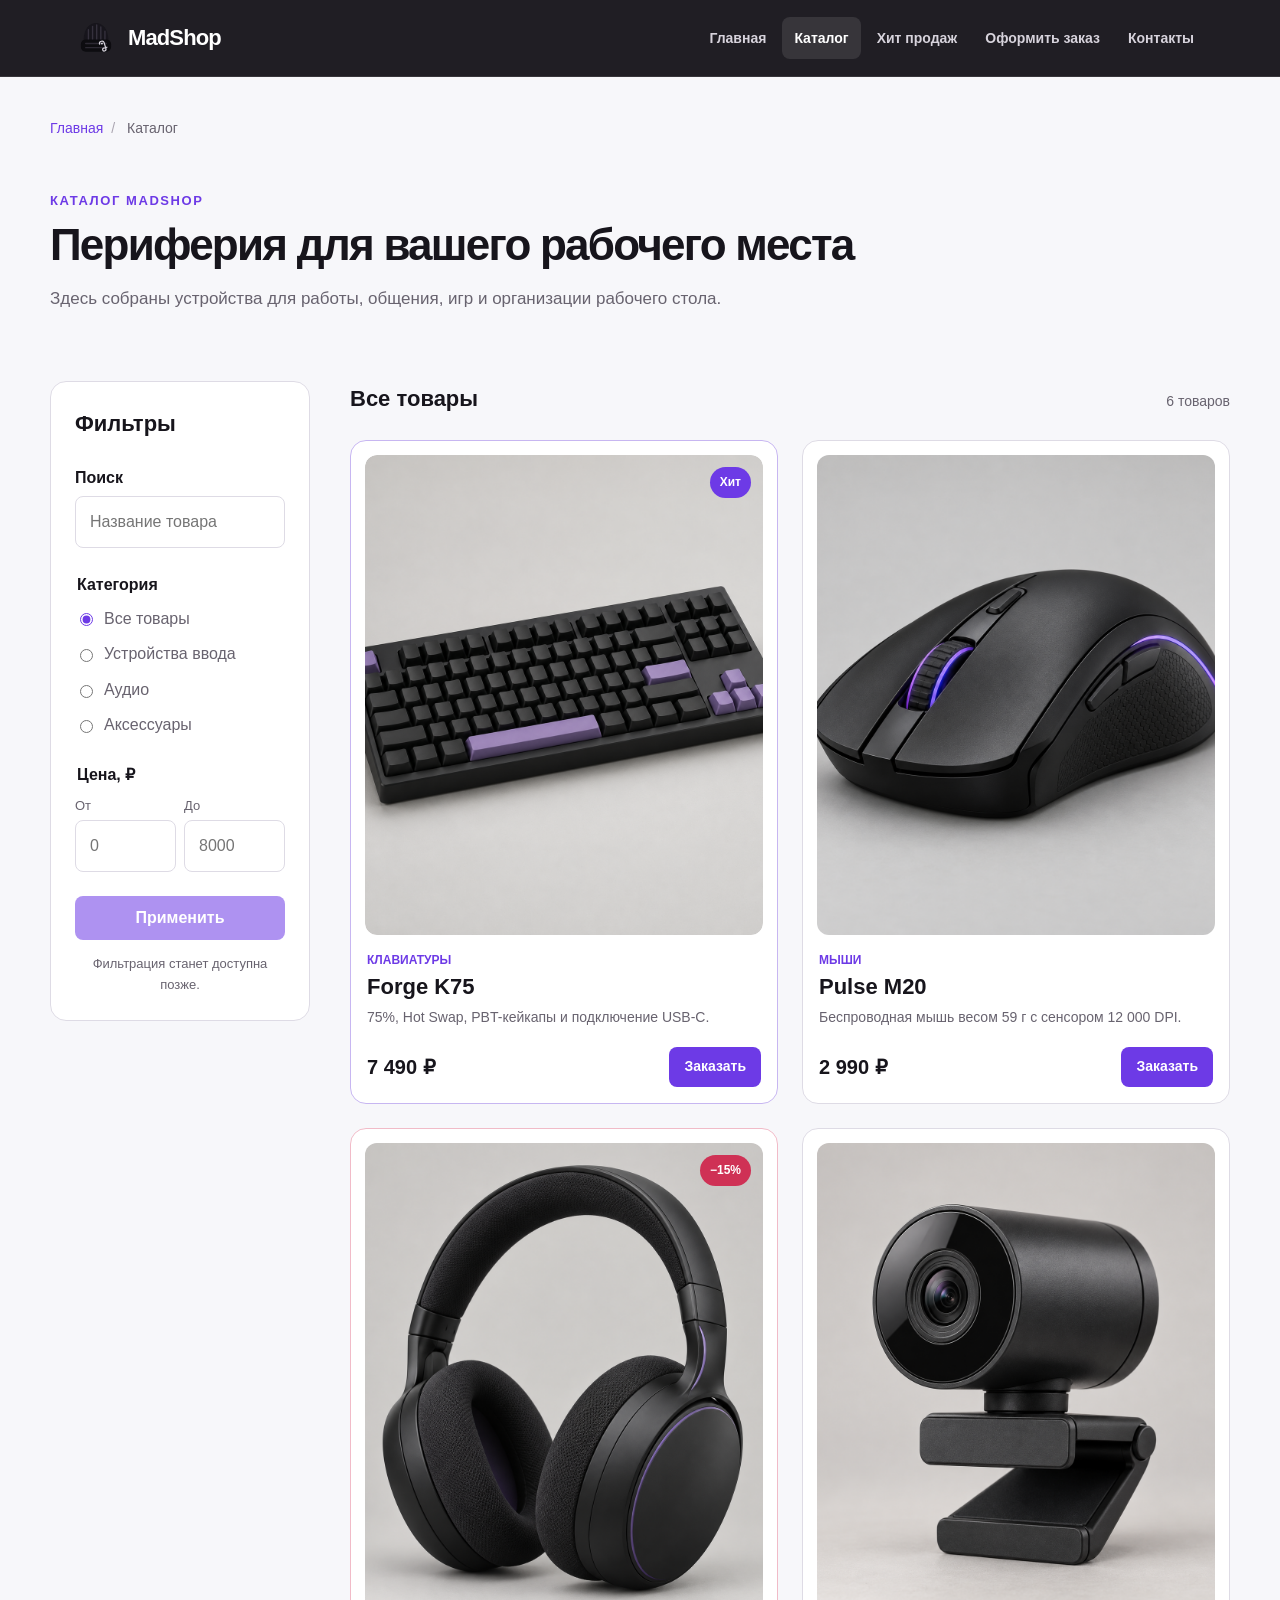
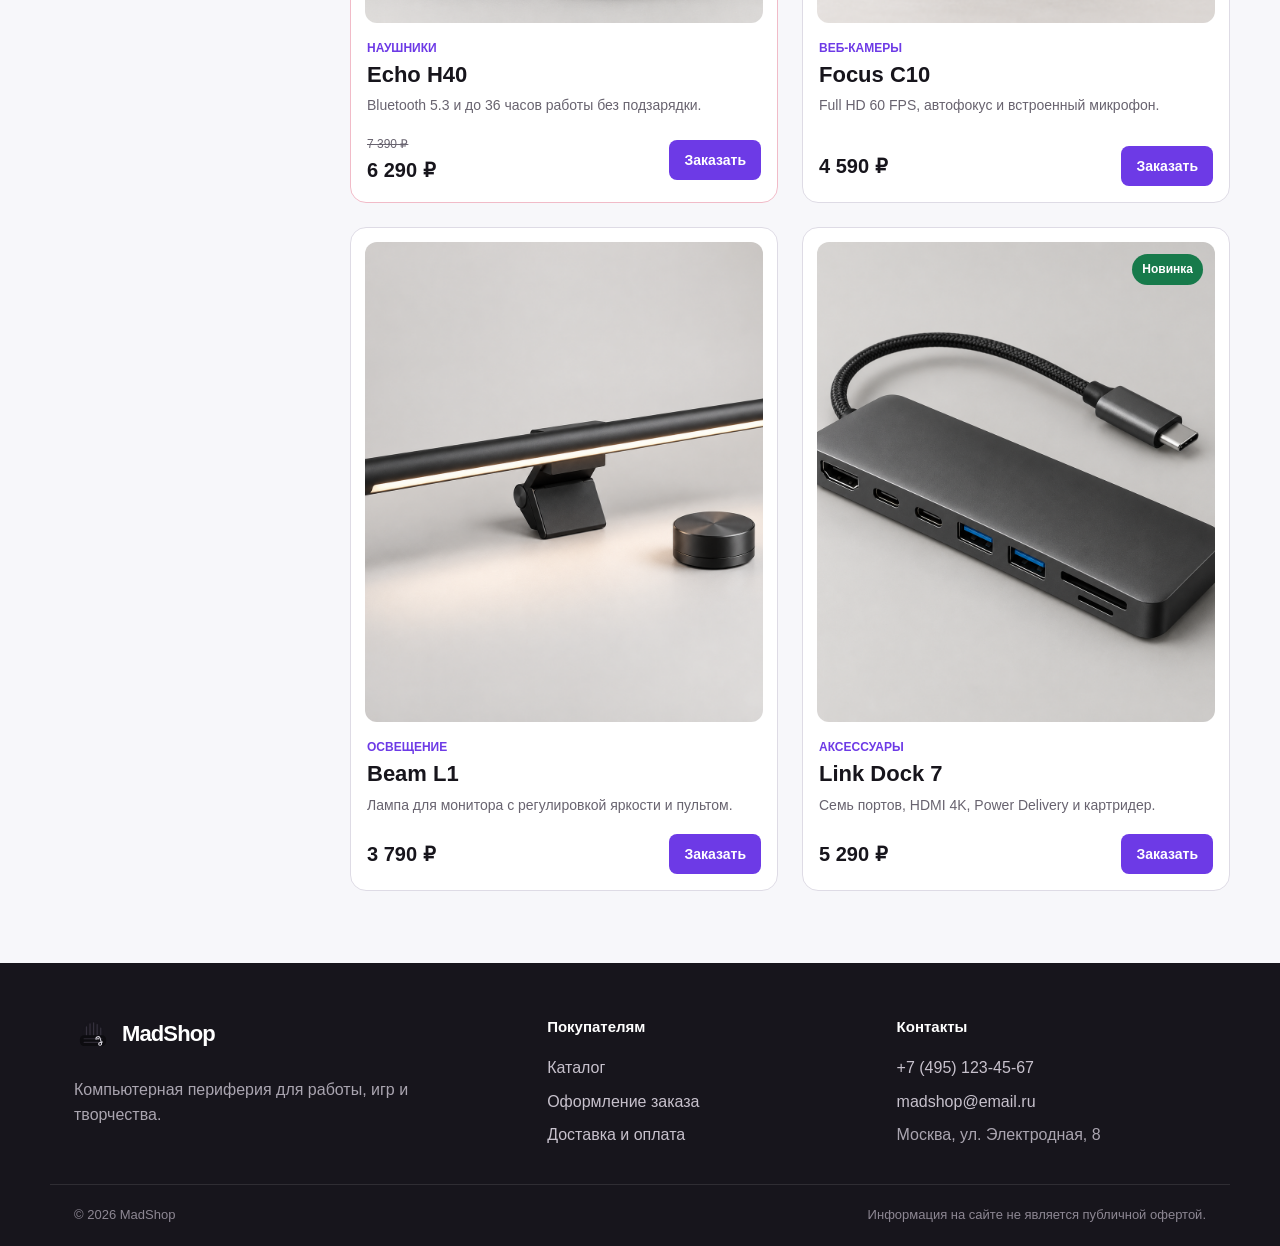
==== catalog.html @ 5ca7dac9 "chore: import MadShop from KR1" ====
<!DOCTYPE html>
<html lang="ru">
<head>
  <meta charset="UTF-8">
  <meta name="viewport" content="width=device-width, initial-scale=1.0">
  <meta name="description" content="Каталог компьютерной периферии MadShop: клавиатуры, мыши, наушники, камеры и аксессуары.">
  <title>Каталог товаров — MadShop</title>
  <link rel="icon" href="images/madshop-logo.svg" type="image/svg+xml">
  <link rel="stylesheet" href="css/style.css">
</head>
<body>
  <a class="skip-link" href="#main-content">Перейти к содержимому</a>

  <header class="site-header">
    <div class="site-header__inner">
      <a class="site-header__brand" href="index.html" aria-label="MadShop — на главную">
        <img class="site-header__logo" src="images/madshop-logo.svg" width="48" height="48" alt="">
        <span class="site-header__name">MadShop</span>
      </a>

      <nav class="site-nav" aria-label="Основная навигация">
        <ul class="site-nav__list">
          <li class="site-nav__item"><a class="site-nav__link" href="index.html">Главная</a></li>
          <li class="site-nav__item"><a class="site-nav__link site-nav__link--active" href="catalog.html" aria-current="page">Каталог</a></li>
          <li class="site-nav__item"><a class="site-nav__link" href="product.html">Хит продаж</a></li>
          <li class="site-nav__item"><a class="site-nav__link" href="order.html">Оформить заказ</a></li>
          <li class="site-nav__item"><a class="site-nav__link" href="contacts.html">Контакты</a></li>
        </ul>
      </nav>
    </div>
  </header>

  <main id="main-content">
    <nav class="breadcrumbs" aria-label="Хлебные крошки">
      <a class="breadcrumbs__link" href="index.html">Главная</a>
      <span class="breadcrumbs__current">Каталог</span>
    </nav>

    <section class="page-intro">
      <p class="page-intro__eyebrow">Каталог MadShop</p>
      <h1 class="page-intro__title">Периферия для вашего рабочего места</h1>
      <p class="page-intro__text">
        Здесь собраны устройства для работы, общения, игр и организации рабочего стола.
      </p>
    </section>

    <div class="catalog-layout">
      <aside class="catalog-filters" aria-labelledby="filters-title">
        <h2 class="catalog-filters__title" id="filters-title">Фильтры</h2>

        <form class="filters-form" action="#" method="get">
          <div class="filters-form__field">
            <label class="filters-form__label" for="catalog-search">Поиск</label>
            <input class="filters-form__input" id="catalog-search" name="search" type="search" placeholder="Название товара">
          </div>

          <fieldset class="filters-form__group">
            <legend class="filters-form__legend">Категория</legend>
            <label class="filters-form__check">
              <input type="radio" name="category" value="all" checked>
              <span>Все товары</span>
            </label>
            <label class="filters-form__check">
              <input type="radio" name="category" value="input">
              <span>Устройства ввода</span>
            </label>
            <label class="filters-form__check">
              <input type="radio" name="category" value="audio">
              <span>Аудио</span>
            </label>
            <label class="filters-form__check">
              <input type="radio" name="category" value="accessories">
              <span>Аксессуары</span>
            </label>
          </fieldset>

          <fieldset class="filters-form__group">
            <legend class="filters-form__legend">Цена, ₽</legend>
            <div class="filters-form__range">
              <div>
                <label for="price-from">От</label>
                <input class="filters-form__input" id="price-from" name="price-from" type="number" min="0" placeholder="0">
              </div>
              <div>
                <label for="price-to">До</label>
                <input class="filters-form__input" id="price-to" name="price-to" type="number" min="0" placeholder="8000">
              </div>
            </div>
          </fieldset>

          <button class="button button--primary" type="button" disabled>Применить</button>
          <p class="filters-form__note">Фильтрация станет доступна позже.</p>
        </form>
      </aside>

      <section class="catalog-products" aria-labelledby="catalog-title">
        <div class="catalog-products__heading">
          <h2 class="catalog-products__title" id="catalog-title">Все товары</h2>
          <p class="catalog-products__count">6 товаров</p>
        </div>

        <div class="products-grid products-grid--catalog">
          <article class="product-card product-card--featured">
            <span class="product-card__badge">Хит</span>
            <a class="product-card__image-link" href="product.html">
              <img class="product-card__image" src="images/keyboard-forge-k75.png" width="480" height="480" alt="Чёрная механическая клавиатура Forge K75">
            </a>
            <p class="product-card__category">Клавиатуры</p>
            <h3 class="product-card__title"><a href="product.html">Forge K75</a></h3>
            <p class="product-card__description">75%, Hot Swap, PBT-кейкапы и подключение USB-C.</p>
            <div class="product-card__footer">
              <p class="product-card__price">7 490 ₽</p>
              <a class="button button--primary product-card__button" href="order.html?product=Forge%20K75">Заказать</a>
            </div>
          </article>

          <article class="product-card">
            <img class="product-card__image" src="images/mouse-pulse-m20.png" width="480" height="480" alt="Чёрная беспроводная мышь Pulse M20" loading="lazy">
            <p class="product-card__category">Мыши</p>
            <h3 class="product-card__title">Pulse M20</h3>
            <p class="product-card__description">Беспроводная мышь весом 59 г с сенсором 12 000 DPI.</p>
            <div class="product-card__footer">
              <p class="product-card__price">2 990 ₽</p>
              <a class="button button--primary product-card__button" href="order.html?product=Pulse%20M20">Заказать</a>
            </div>
          </article>

          <article class="product-card product-card--discount">
            <span class="product-card__badge">−15%</span>
            <img class="product-card__image" src="images/headphones-echo-h40.png" width="480" height="480" alt="Чёрные беспроводные наушники Echo H40" loading="lazy">
            <p class="product-card__category">Наушники</p>
            <h3 class="product-card__title">Echo H40</h3>
            <p class="product-card__description">Bluetooth 5.3 и до 36 часов работы без подзарядки.</p>
            <div class="product-card__footer">
              <p class="product-card__price">
                <span class="product-card__old-price">7 390 ₽</span>
                6 290 ₽
              </p>
              <a class="button button--primary product-card__button" href="order.html?product=Echo%20H40">Заказать</a>
            </div>
          </article>

          <article class="product-card">
            <img class="product-card__image" src="images/webcam-focus-c10.png" width="480" height="480" alt="Чёрная веб-камера Focus C10" loading="lazy">
            <p class="product-card__category">Веб-камеры</p>
            <h3 class="product-card__title">Focus C10</h3>
            <p class="product-card__description">Full HD 60 FPS, автофокус и встроенный микрофон.</p>
            <div class="product-card__footer">
              <p class="product-card__price">4 590 ₽</p>
              <a class="button button--primary product-card__button" href="order.html?product=Focus%20C10">Заказать</a>
            </div>
          </article>

          <article class="product-card">
            <img class="product-card__image" src="images/lightbar-beam-l1.png" width="480" height="480" alt="Чёрная лампа для монитора Beam L1" loading="lazy">
            <p class="product-card__category">Освещение</p>
            <h3 class="product-card__title">Beam L1</h3>
            <p class="product-card__description">Лампа для монитора с регулировкой яркости и пультом.</p>
            <div class="product-card__footer">
              <p class="product-card__price">3 790 ₽</p>
              <a class="button button--primary product-card__button" href="order.html?product=Beam%20L1">Заказать</a>
            </div>
          </article>

          <article class="product-card">
            <span class="product-card__badge product-card__badge--new">Новинка</span>
            <img class="product-card__image" src="images/hub-link-dock-7.png" width="480" height="480" alt="Чёрный USB-C хаб Link Dock 7" loading="lazy">
            <p class="product-card__category">Аксессуары</p>
            <h3 class="product-card__title">Link Dock 7</h3>
            <p class="product-card__description">Семь портов, HDMI 4K, Power Delivery и картридер.</p>
            <div class="product-card__footer">
              <p class="product-card__price">5 290 ₽</p>
              <a class="button button--primary product-card__button" href="order.html?product=Link%20Dock%207">Заказать</a>
            </div>
          </article>
        </div>
      </section>
    </div>
  </main>

  <footer class="site-footer">
    <div class="site-footer__inner">
      <div class="site-footer__about">
        <a class="site-footer__brand" href="index.html">
          <img src="images/madshop-logo.svg" width="40" height="40" alt="">
          <span>MadShop</span>
        </a>
        <p>Компьютерная периферия для работы, игр и творчества.</p>
      </div>
      <div class="site-footer__column">
        <h2 class="site-footer__title">Покупателям</h2>
        <ul class="site-footer__list">
          <li><a href="catalog.html">Каталог</a></li>
          <li><a href="order.html">Оформление заказа</a></li>
          <li><a href="contacts.html#delivery">Доставка и оплата</a></li>
        </ul>
      </div>
      <div class="site-footer__column">
        <h2 class="site-footer__title">Контакты</h2>
        <address class="site-footer__address">
          <a href="tel:+74951234567">+7 (495) 123-45-67</a>
          <a href="mailto:madshop@email.ru">madshop@email.ru</a>
          <span>Москва, ул. Электродная, 8</span>
        </address>
      </div>
    </div>
    <div class="site-footer__bottom">
      <p>© 2026 MadShop</p>
      <p>Информация на сайте не является публичной офертой.</p>
    </div>
  </footer>
</body>
</html>
---- css/style.css ----
/* ==============================
   1. Переменные проекта
   ============================== */

:root {
  --color-bg: #f7f7fa;
  --color-surface: #ffffff;
  --color-surface-soft: #f0eef7;
  --color-text: #17151c;
  --color-muted: #68636f;
  --color-primary: #6d3ae6;
  --color-primary-dark: #5225bd;
  --color-primary-soft: #eee8ff;
  --color-dark: #17151c;
  --color-border: #dedbe5;
  --color-danger: #cf3155;
  --color-success: #177a4b;
  --color-white: #ffffff;

  --shadow-sm: 0 8px 24px rgba(30, 22, 47, 0.08);
  --shadow-lg: 0 24px 60px rgba(30, 22, 47, 0.14);

  --space-xs: 4px;
  --space-sm: 8px;
  --space-md: 16px;
  --space-lg: 24px;
  --space-xl: 40px;
  --space-2xl: 72px;

  --radius-sm: 8px;
  --radius-md: 16px;
  --radius-lg: 28px;

  --container-width: 1180px;
}

/* ==============================
   2. Базовые стили
   ============================== */

* {
  box-sizing: border-box;
}

html {
  scroll-behavior: smooth;
}

body {
  margin: 0;
  color: var(--color-text);
  background-color: var(--color-bg);
  font-family: Inter, "Segoe UI", Arial, sans-serif;
  line-height: 1.6;
}

img {
  display: block;
  max-width: 100%;
}

a {
  color: inherit;
}

button,
input,
select,
textarea {
  font: inherit;
}

button:focus-visible,
a:focus-visible,
input:focus-visible,
select:focus-visible,
textarea:focus-visible {
  outline: 3px solid rgba(109, 58, 230, 0.38);
  outline-offset: 3px;
}

[hidden] {
  display: none !important;
}

.skip-link {
  position: fixed;
  top: 12px;
  left: 12px;
  z-index: 100;
  padding: 10px 14px;
  color: var(--color-white);
  background-color: var(--color-dark);
  border-radius: var(--radius-sm);
  transform: translateY(-160%);
}

.skip-link:focus {
  transform: translateY(0);
}

/* ==============================
   3. Шапка и навигация
   ============================== */

.site-header {
  position: sticky;
  top: 0;
  z-index: 20;
  color: var(--color-white);
  background-color: rgba(23, 21, 28, 0.96);
  border-bottom: 1px solid rgba(255, 255, 255, 0.1);
  backdrop-filter: blur(14px);
}

.site-header__inner {
  display: flex;
  align-items: center;
  justify-content: space-between;
  gap: var(--space-lg);
  max-width: var(--container-width);
  min-height: 76px;
  margin: 0 auto;
  padding: 10px var(--space-lg);
}

.site-header__brand,
.site-footer__brand {
  display: inline-flex;
  align-items: center;
  gap: 10px;
  color: inherit;
  font-size: 22px;
  font-weight: 800;
  letter-spacing: -0.04em;
  text-decoration: none;
}

.site-header__logo {
  width: 44px;
  height: 44px;
}

.site-nav__list {
  display: flex;
  flex-wrap: wrap;
  align-items: center;
  gap: 4px;
  margin: 0;
  padding: 0;
  list-style: none;
}

.site-nav__link {
  display: block;
  padding: 10px 12px;
  color: #d7d3dc;
  border-radius: var(--radius-sm);
  font-size: 14px;
  font-weight: 600;
  text-decoration: none;
  transition: color 0.2s ease, background-color 0.2s ease;
}

.site-nav__link:hover,
.site-nav__link--active {
  color: var(--color-white);
  background-color: rgba(255, 255, 255, 0.1);
}

/* ==============================
   4. Общая структура страниц
   ============================== */

main {
  min-height: 60vh;
  padding: var(--space-xl) var(--space-lg) var(--space-2xl);
}

.section,
.page-intro,
.breadcrumbs,
.catalog-layout,
.product-detail,
.checkout-layout,
.contact-grid,
.contact-cta,
.buyer-note {
  max-width: var(--container-width);
  margin-right: auto;
  margin-left: auto;
}

.section {
  margin-bottom: var(--space-2xl);
}

.section__heading {
  display: flex;
  align-items: flex-end;
  justify-content: space-between;
  gap: var(--space-lg);
  margin-bottom: var(--space-lg);
}

.section__eyebrow,
.page-intro__eyebrow,
.hero__eyebrow,
.buyer-note__eyebrow,
.contact-cta__eyebrow,
.order-dialog__eyebrow {
  margin: 0 0 var(--space-sm);
  color: var(--color-primary);
  font-size: 13px;
  font-weight: 800;
  letter-spacing: 0.12em;
  text-transform: uppercase;
}

.section__title,
.page-intro__title {
  margin: 0;
  font-size: clamp(28px, 4vw, 44px);
  line-height: 1.12;
  letter-spacing: -0.04em;
}

.text-link {
  color: var(--color-primary);
  font-weight: 750;
  text-decoration: none;
}

.text-link:hover {
  color: var(--color-primary-dark);
  text-decoration: underline;
}

.breadcrumbs {
  display: flex;
  flex-wrap: wrap;
  margin-bottom: var(--space-lg);
  color: var(--color-muted);
  font-size: 14px;
}

.breadcrumbs__link {
  color: var(--color-primary);
  text-decoration: none;
}

.breadcrumbs__link:hover {
  text-decoration: underline;
}

.breadcrumbs__current::before,
.breadcrumbs__link + .breadcrumbs__link::before {
  content: " / ";
  margin: 0 8px;
  color: #aaa5b0;
}

.page-intro {
  margin-bottom: var(--space-xl);
  padding: 28px 0;
}

.page-intro__text {
  max-width: 720px;
  margin: var(--space-md) 0 0;
  color: var(--color-muted);
  font-size: 17px;
}

/* ==============================
   5. Кнопки
   ============================== */

.button {
  display: inline-flex;
  align-items: center;
  justify-content: center;
  min-height: 44px;
  padding: 10px 18px;
  border: 1px solid transparent;
  border-radius: var(--radius-sm);
  font-weight: 750;
  line-height: 1.2;
  text-align: center;
  text-decoration: none;
  cursor: pointer;
  transition: transform 0.2s ease, background-color 0.2s ease;
}

.button:hover {
  transform: translateY(-2px);
}

.button--primary {
  color: var(--color-white);
  background-color: var(--color-primary);
}

.button--primary:hover {
  background-color: var(--color-primary-dark);
}

.button--secondary {
  color: var(--color-text);
  background-color: transparent;
  border-color: var(--color-border);
}

.button--secondary:hover {
  background-color: var(--color-primary-soft);
  border-color: var(--color-primary);
}

.button--light {
  color: var(--color-dark);
  background-color: var(--color-white);
}

.button--light:hover {
  background-color: #eeeaf4;
}

.button--large {
  min-height: 52px;
  padding: 14px 24px;
}

.button:disabled,
.button--disabled {
  opacity: 0.55;
  cursor: not-allowed;
  transform: none;
}

/* ==============================
   6. Главная страница
   ============================== */

.hero {
  display: grid;
  grid-template-columns: 1.1fr 0.9fr;
  align-items: center;
  gap: clamp(32px, 6vw, 80px);
  max-width: var(--container-width);
  margin: 0 auto var(--space-2xl);
  padding: clamp(28px, 5vw, 64px);
  overflow: hidden;
  background: linear-gradient(135deg, #f0ebff 0%, #ffffff 58%, #ece9f1 100%);
  border: 1px solid #e5def7;
  border-radius: var(--radius-lg);
}

.hero__title {
  max-width: 720px;
  margin: 0;
  font-size: clamp(38px, 6vw, 68px);
  line-height: 0.98;
  letter-spacing: -0.06em;
}

.hero__text {
  max-width: 620px;
  margin: var(--space-lg) 0;
  color: var(--color-muted);
  font-size: 18px;
}

.hero__actions {
  display: flex;
  flex-wrap: wrap;
  gap: 12px;
}

.hero__facts {
  display: flex;
  gap: clamp(18px, 4vw, 40px);
  margin: var(--space-xl) 0 0;
  padding: 0;
  list-style: none;
}

.hero__fact {
  display: grid;
}

.hero__fact strong {
  font-size: 18px;
}

.hero__fact span {
  color: var(--color-muted);
  font-size: 13px;
}

.hero__visual {
  position: relative;
  min-width: 0;
}

.hero__image {
  width: 100%;
  aspect-ratio: 1;
  object-fit: cover;
  border-radius: 50%;
  box-shadow: var(--shadow-lg);
}

.hero__badge {
  position: absolute;
  top: 8%;
  right: -2%;
  z-index: 1;
  padding: 10px 14px;
  color: var(--color-white);
  background-color: var(--color-dark);
  border-radius: 999px;
  font-size: 12px;
  font-weight: 800;
  transform: rotate(4deg);
}

.advantages-grid,
.contact-grid,
.info-grid {
  display: grid;
  grid-template-columns: repeat(3, minmax(0, 1fr));
  gap: var(--space-lg);
}

.advantage-card {
  padding: var(--space-lg);
  background-color: var(--color-surface);
  border: 1px solid var(--color-border);
  border-radius: var(--radius-md);
}

.advantage-card__number {
  color: var(--color-primary);
  font-weight: 850;
}

.advantage-card__title {
  margin: var(--space-lg) 0 var(--space-sm);
  font-size: 20px;
}

.advantage-card__text {
  margin: 0;
  color: var(--color-muted);
}

.buyer-note,
.contact-cta {
  display: flex;
  align-items: center;
  justify-content: space-between;
  gap: var(--space-xl);
  margin-bottom: var(--space-xl);
  padding: clamp(28px, 5vw, 52px);
  color: var(--color-white);
  background: linear-gradient(135deg, #211b2e, #4c2d86);
  border-radius: var(--radius-lg);
}

.buyer-note__eyebrow,
.contact-cta__eyebrow {
  color: #cbb6ff;
}

.buyer-note__title,
.contact-cta__title {
  margin: 0;
  font-size: clamp(26px, 4vw, 40px);
  line-height: 1.1;
}

.buyer-note__text,
.contact-cta__text {
  max-width: 760px;
  margin: 12px 0 0;
  color: #ded7eb;
}

/* ==============================
   7. Карточки товаров
   ============================== */

.products-grid {
  display: grid;
  grid-template-columns: repeat(3, minmax(0, 1fr));
  gap: var(--space-lg);
}

.products-grid--catalog {
  grid-template-columns: repeat(2, minmax(0, 1fr));
}

.product-card {
  position: relative;
  display: flex;
  flex-direction: column;
  min-width: 0;
  padding: 14px;
  background-color: var(--color-surface);
  border: 1px solid var(--color-border);
  border-radius: var(--radius-md);
  transition: transform 0.2s ease, box-shadow 0.2s ease, border-color 0.2s ease;
}

.product-card:hover {
  border-color: #c7b6f1;
  box-shadow: var(--shadow-sm);
  transform: translateY(-5px);
}

.product-card--featured {
  border-color: #c7b6f1;
}

.product-card--discount {
  border-color: #f1bbc8;
}

.product-card__badge {
  position: absolute;
  top: 26px;
  right: 26px;
  z-index: 2;
  padding: 6px 10px;
  color: var(--color-white);
  background-color: var(--color-primary);
  border-radius: 999px;
  font-size: 12px;
  font-weight: 800;
}

.product-card--discount .product-card__badge {
  background-color: var(--color-danger);
}

.product-card__badge--new {
  background-color: var(--color-success);
}

.product-card__image-link {
  display: block;
  overflow: hidden;
  border-radius: 12px;
}

.product-card__image {
  width: 100%;
  aspect-ratio: 1;
  object-fit: cover;
  background-color: var(--color-surface-soft);
  border-radius: 12px;
}

.product-card__category {
  margin: 16px 2px 4px;
  color: var(--color-primary);
  font-size: 12px;
  font-weight: 800;
  text-transform: uppercase;
}

.product-card__title {
  margin: 0 2px 6px;
  font-size: 22px;
  line-height: 1.2;
}

.product-card__title a {
  text-decoration: none;
}

.product-card__title a:hover {
  color: var(--color-primary);
}

.product-card__description {
  flex-grow: 1;
  margin: 0 2px 18px;
  color: var(--color-muted);
  font-size: 14px;
}

.product-card__footer {
  display: flex;
  align-items: center;
  justify-content: space-between;
  gap: 12px;
  margin: auto 2px 2px;
}

.product-card__price {
  margin: 0;
  font-size: 20px;
  font-weight: 850;
  white-space: nowrap;
}

.product-card__old-price {
  display: block;
  color: var(--color-muted);
  font-size: 12px;
  font-weight: 500;
  text-decoration: line-through;
}

.product-card__button {
  min-height: 40px;
  padding: 8px 14px;
  font-size: 14px;
}

/* ==============================
   8. Каталог и фильтры
   ============================== */

.catalog-layout {
  display: grid;
  grid-template-columns: 260px minmax(0, 1fr);
  align-items: start;
  gap: var(--space-xl);
}

.catalog-filters {
  position: sticky;
  top: 100px;
  padding: var(--space-lg);
  background-color: var(--color-surface);
  border: 1px solid var(--color-border);
  border-radius: var(--radius-md);
}

.catalog-filters__title,
.catalog-products__title {
  margin: 0;
  font-size: 22px;
}

.catalog-products__heading {
  display: flex;
  align-items: baseline;
  justify-content: space-between;
  gap: 12px;
  margin-bottom: var(--space-lg);
}

.catalog-products__count {
  margin: 0;
  color: var(--color-muted);
  font-size: 14px;
}

.filters-form {
  display: grid;
  gap: var(--space-lg);
  margin-top: var(--space-lg);
}

.filters-form__field {
  display: grid;
  gap: 6px;
}

.filters-form__label,
.filters-form__legend {
  font-weight: 750;
}

.filters-form__group {
  display: grid;
  gap: 10px;
  margin: 0;
  padding: 0;
  border: 0;
}

.filters-form__legend {
  margin-bottom: 8px;
}

.filters-form__check {
  display: flex;
  align-items: center;
  gap: 8px;
  color: var(--color-muted);
  cursor: pointer;
}

.filters-form__check input {
  accent-color: var(--color-primary);
}

.filters-form__input,
.order-form__input,
.order-form__select,
.order-form__textarea {
  width: 100%;
  padding: 12px 14px;
  color: var(--color-text);
  background-color: var(--color-white);
  border: 1px solid var(--color-border);
  border-radius: var(--radius-sm);
}

.filters-form__input:hover,
.order-form__input:hover,
.order-form__select:hover,
.order-form__textarea:hover {
  border-color: #a99dc0;
}

.filters-form__range {
  display: grid;
  grid-template-columns: 1fr 1fr;
  gap: 8px;
}

.filters-form__range label {
  display: block;
  margin-bottom: 4px;
  color: var(--color-muted);
  font-size: 13px;
}

.filters-form__note {
  margin: -10px 0 0;
  color: var(--color-muted);
  font-size: 13px;
  text-align: center;
}

/* ==============================
   9. Страница товара
   ============================== */

.product-detail {
  display: grid;
  grid-template-columns: minmax(0, 1fr) minmax(340px, 0.85fr);
  align-items: center;
  gap: clamp(32px, 6vw, 72px);
  margin-bottom: var(--space-2xl);
}

.product-detail__visual {
  position: relative;
  padding: var(--space-lg);
  background-color: var(--color-surface-soft);
  border-radius: var(--radius-lg);
}

.product-detail__image {
  width: 100%;
  aspect-ratio: 1;
  object-fit: cover;
  border-radius: var(--radius-md);
}

.product-detail__badge {
  position: absolute;
  top: 38px;
  left: 38px;
  z-index: 1;
  padding: 7px 12px;
  color: var(--color-white);
  background-color: var(--color-primary);
  border-radius: 999px;
  font-size: 12px;
  font-weight: 800;
}

.product-detail__category {
  margin: 0 0 6px;
  color: var(--color-primary);
  font-size: 13px;
  font-weight: 800;
  text-transform: uppercase;
}

.product-detail__title {
  margin: 0;
  font-size: clamp(40px, 6vw, 64px);
  line-height: 1;
  letter-spacing: -0.05em;
}

.product-detail__rating {
  margin: 12px 0;
  color: var(--color-muted);
}

.product-detail__rating span {
  color: #f4a400;
  letter-spacing: 0.08em;
}

.product-detail__lead {
  color: var(--color-muted);
  font-size: 17px;
}

.product-detail__highlights {
  display: grid;
  gap: 8px;
  padding-left: 22px;
}

.product-detail__highlights li::marker {
  color: var(--color-primary);
}

.product-detail__buy {
  display: flex;
  align-items: center;
  justify-content: space-between;
  gap: var(--space-lg);
  margin-top: var(--space-xl);
  padding-top: var(--space-lg);
  border-top: 1px solid var(--color-border);
}

.product-detail__price {
  margin: 0;
  font-size: 32px;
  font-weight: 900;
}

.product-detail__stock {
  margin: 2px 0 0;
  color: var(--color-success);
  font-size: 13px;
  font-weight: 700;
}

.product-detail__note {
  margin: var(--space-md) 0 0;
  color: var(--color-muted);
  font-size: 13px;
}

.specs-layout {
  display: grid;
  grid-template-columns: minmax(0, 1fr) 320px;
  align-items: start;
  gap: var(--space-xl);
}

.product-table {
  width: 100%;
  overflow: hidden;
  background-color: var(--color-surface);
  border: 1px solid var(--color-border);
  border-collapse: separate;
  border-spacing: 0;
  border-radius: var(--radius-md);
}

.product-table caption {
  margin-bottom: var(--space-sm);
  color: var(--color-muted);
  text-align: left;
}

.product-table th,
.product-table td {
  padding: 14px 18px;
  border-bottom: 1px solid var(--color-border);
  text-align: left;
}

.product-table th {
  width: 40%;
  color: var(--color-muted);
  font-weight: 600;
}

.product-table tr:last-child th,
.product-table tr:last-child td {
  border-bottom: 0;
}

.package-card {
  padding: var(--space-lg);
  background-color: var(--color-surface);
  border: 1px solid var(--color-border);
  border-radius: var(--radius-md);
}

.package-card__title {
  margin: 0;
  font-size: 20px;
}

.package-card__list {
  display: grid;
  gap: 8px;
  margin: var(--space-md) 0 var(--space-lg);
  padding-left: 20px;
  color: var(--color-muted);
}

/* ==============================
   10. Формы и оформление заказа
   ============================== */

.checkout-layout {
  display: grid;
  grid-template-columns: minmax(0, 1fr) 340px;
  align-items: start;
  gap: var(--space-xl);
}

.checkout-card,
.checkout-info {
  padding: clamp(22px, 4vw, 36px);
  background-color: var(--color-surface);
  border: 1px solid var(--color-border);
  border-radius: var(--radius-md);
}

.checkout-card__title,
.checkout-info__title {
  margin: 0 0 var(--space-lg);
  font-size: 24px;
}

.checkout-info {
  position: sticky;
  top: 100px;
}

.checkout-info__steps {
  display: grid;
  gap: var(--space-lg);
  margin: 0;
  padding: 0;
  list-style: none;
}

.checkout-info__steps li {
  display: flex;
  gap: 12px;
}

.checkout-info__steps > li > span {
  display: grid;
  flex: 0 0 32px;
  width: 32px;
  height: 32px;
  place-items: center;
  color: var(--color-white);
  background-color: var(--color-primary);
  border-radius: 50%;
  font-weight: 800;
}

.checkout-info__steps p {
  margin: 3px 0 0;
  color: var(--color-muted);
  font-size: 14px;
}

.checkout-info__help {
  margin: var(--space-xl) 0 0;
  padding-top: var(--space-lg);
  border-top: 1px solid var(--color-border);
}

.checkout-info__help a {
  color: var(--color-primary);
  font-weight: 750;
}

.order-form {
  display: grid;
  gap: var(--space-md);
}

.order-form__row {
  display: grid;
  grid-template-columns: 1fr 1fr;
  gap: var(--space-md);
}

.order-form__field {
  display: grid;
  gap: 6px;
}

.order-form__label,
.order-form__legend {
  font-weight: 750;
}

.order-form__hint {
  color: var(--color-muted);
}

.order-form__check,
.order-form__radio {
  display: flex;
  align-items: flex-start;
  gap: 10px;
  color: var(--color-muted);
  cursor: pointer;
}

.order-form__check input,
.order-form__radio input {
  margin-top: 5px;
  accent-color: var(--color-primary);
}

.order-form__fieldset {
  display: grid;
  gap: 10px;
  margin: 0;
  padding: var(--space-md);
  border: 1px solid var(--color-border);
  border-radius: var(--radius-sm);
}

.order-form__radio span {
  display: grid;
}

.order-form__radio small {
  color: var(--color-muted);
}

.order-form__actions {
  display: flex;
  justify-content: flex-end;
  gap: 10px;
}

[aria-invalid="true"] {
  background-color: #fff7f9;
  border-color: var(--color-danger) !important;
}

.form-success {
  padding: var(--space-xl);
  background-color: #edf9f3;
  border: 1px solid #b7dfca;
  border-radius: var(--radius-md);
  text-align: center;
}

.form-success h2 {
  margin-top: 0;
  color: var(--color-success);
}

/* ==============================
   11. Модальное окно
   ============================== */

.order-dialog {
  width: min(100% - 32px, 560px);
  max-height: calc(100vh - 32px);
  padding: var(--space-lg);
  overflow: auto;
  border: 0;
  border-radius: var(--radius-md);
  box-shadow: var(--shadow-lg);
}

.order-dialog::backdrop {
  background-color: rgba(10, 8, 13, 0.72);
  backdrop-filter: blur(3px);
}

.order-dialog__header {
  display: flex;
  align-items: flex-start;
  justify-content: space-between;
  gap: 12px;
}

.order-dialog__title {
  margin: 0;
  font-size: 28px;
}

.order-dialog__text {
  margin: 6px 0 var(--space-lg);
  color: var(--color-muted);
}

.order-dialog__close {
  width: 40px;
  height: 40px;
  color: var(--color-muted);
  background-color: var(--color-bg);
  border: 0;
  border-radius: 50%;
  font-size: 28px;
  line-height: 1;
  cursor: pointer;
}

.toast {
  position: fixed;
  right: 24px;
  bottom: 24px;
  z-index: 30;
  display: grid;
  width: min(360px, calc(100% - 48px));
  padding: 16px 18px;
  color: var(--color-white);
  background-color: var(--color-success);
  border-radius: var(--radius-sm);
  box-shadow: var(--shadow-lg);
}

.toast span {
  font-size: 14px;
  opacity: 0.9;
}

/* ==============================
   12. Контакты
   ============================== */

.contact-grid {
  margin-bottom: var(--space-2xl);
}

.contact-card,
.info-card {
  padding: var(--space-lg);
  background-color: var(--color-surface);
  border: 1px solid var(--color-border);
  border-radius: var(--radius-md);
}

.contact-card__icon {
  display: grid;
  width: 44px;
  height: 44px;
  place-items: center;
  color: var(--color-primary);
  background-color: var(--color-primary-soft);
  border-radius: 50%;
  font-size: 20px;
}

.contact-card__title,
.info-card__title {
  margin: var(--space-lg) 0 6px;
  font-size: 19px;
}

.contact-card__link {
  display: block;
  margin: 0;
  font-weight: 800;
  text-decoration: none;
}

a.contact-card__link:hover {
  color: var(--color-primary);
}

.contact-card__text,
.info-card__text {
  margin: 6px 0 0;
  color: var(--color-muted);
}

.info-grid {
  grid-template-columns: repeat(2, minmax(0, 1fr));
}

/* ==============================
   13. Подвал
   ============================== */

.site-footer {
  color: #d7d3dc;
  background-color: var(--color-dark);
}

.site-footer__inner {
  display: grid;
  grid-template-columns: 1.4fr 1fr 1fr;
  gap: var(--space-xl);
  max-width: var(--container-width);
  margin: 0 auto;
  padding: 52px var(--space-lg) 36px;
}

.site-footer__brand {
  color: var(--color-white);
}

.site-footer__brand img {
  width: 38px;
  height: 38px;
}

.site-footer__about p {
  max-width: 360px;
  color: #aaa5b0;
}

.site-footer__title {
  margin: 0 0 var(--space-md);
  color: var(--color-white);
  font-size: 15px;
}

.site-footer__list {
  display: grid;
  gap: 8px;
  margin: 0;
  padding: 0;
  list-style: none;
}

.site-footer__list a,
.site-footer__address a {
  color: #c7c1cc;
  text-decoration: none;
}

.site-footer__list a:hover,
.site-footer__address a:hover {
  color: var(--color-white);
}

.site-footer__address {
  display: grid;
  gap: 8px;
  color: #aaa5b0;
  font-style: normal;
}

.site-footer__bottom {
  display: flex;
  justify-content: space-between;
  gap: var(--space-lg);
  max-width: var(--container-width);
  margin: 0 auto;
  padding: 20px var(--space-lg);
  color: #8d8793;
  border-top: 1px solid rgba(255, 255, 255, 0.1);
  font-size: 13px;
}

.site-footer__bottom p {
  margin: 0;
}
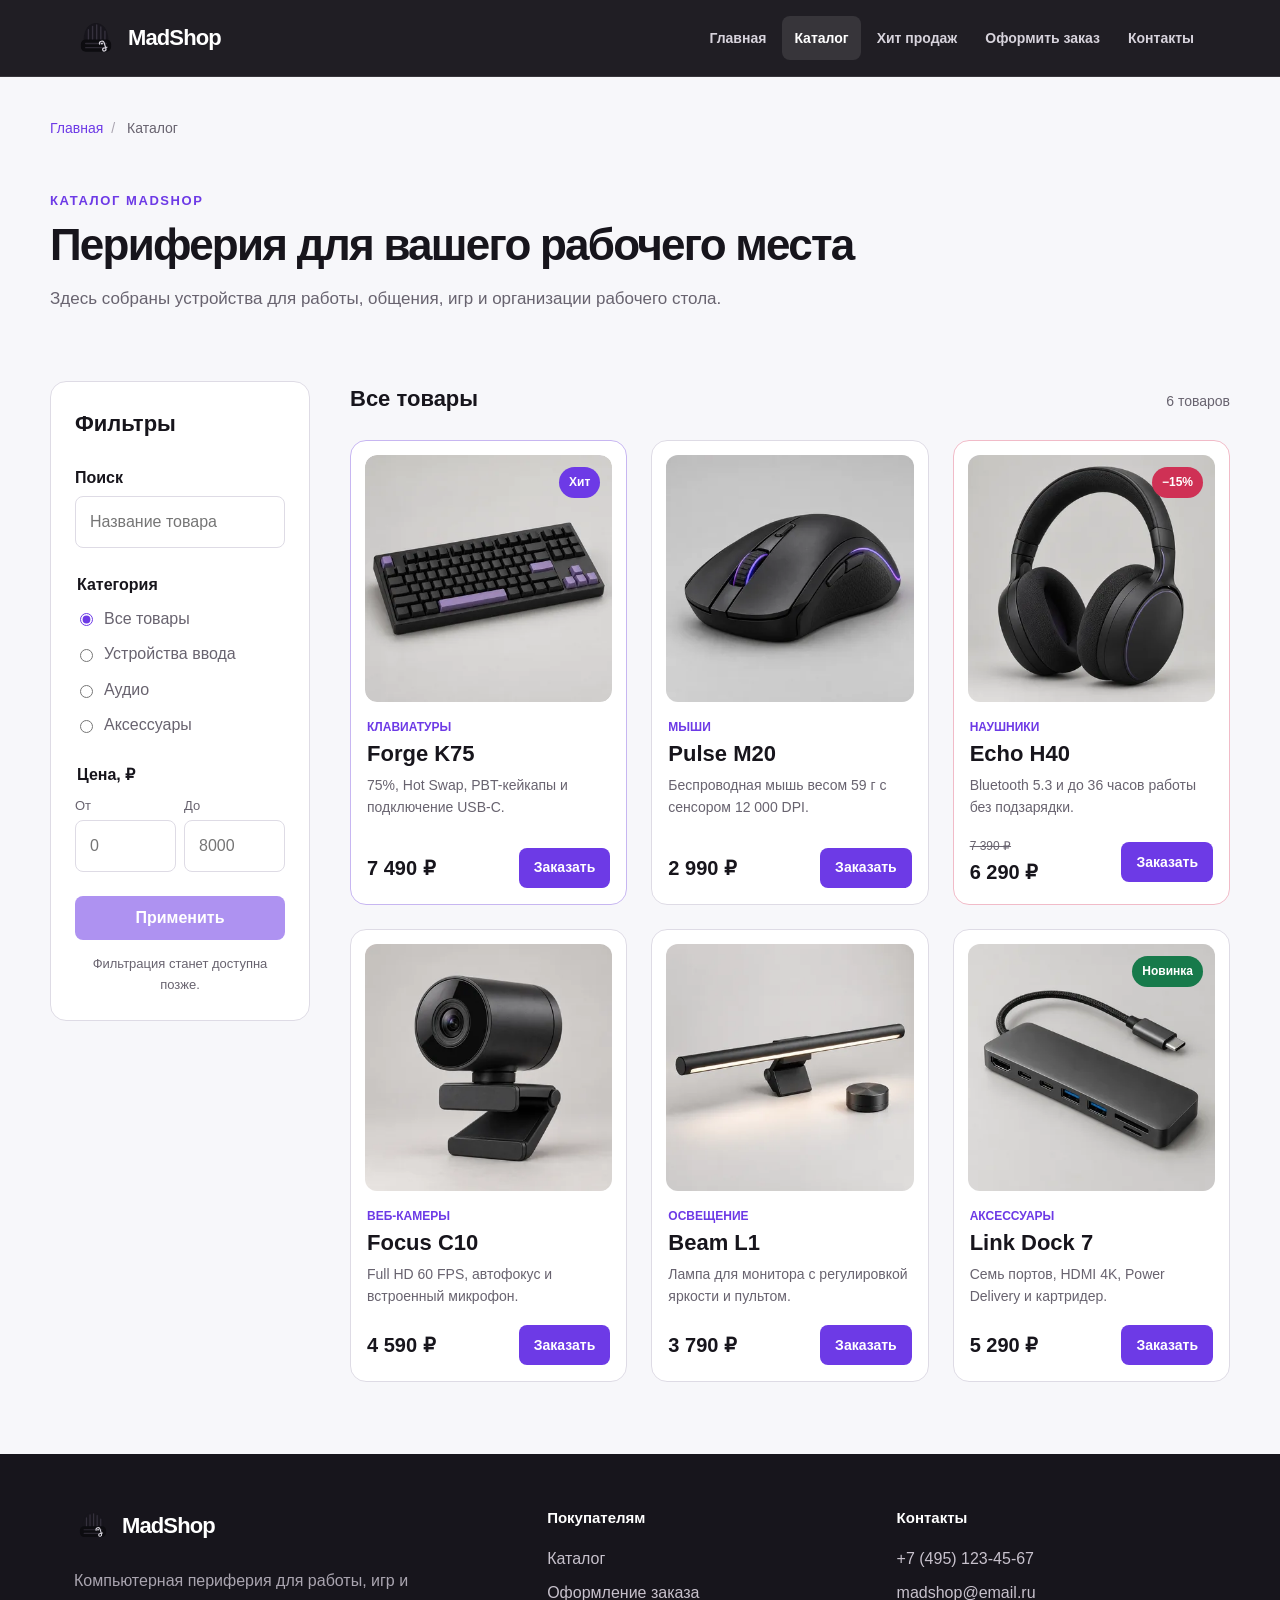
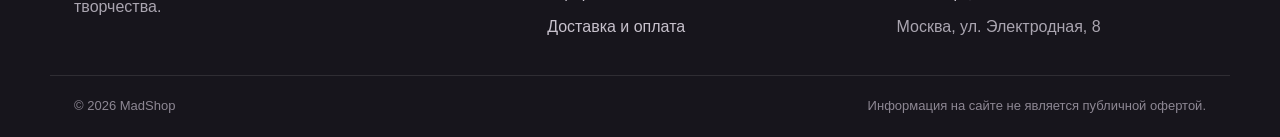
==== commit 7367b5ad: "feat: add responsive layout styles" ====
--- a/catalog.html
+++ b/catalog.html
@@ -7,6 +7,7 @@
   <title>Каталог товаров — MadShop</title>
   <link rel="icon" href="images/madshop-logo.svg" type="image/svg+xml">
   <link rel="stylesheet" href="css/style.css">
+  <link rel="stylesheet" href="css/responsive.css">
 </head>
 <body>
   <a class="skip-link" href="#main-content">Перейти к содержимому</a>
@@ -103,7 +104,7 @@
           <article class="product-card product-card--featured">
             <span class="product-card__badge">Хит</span>
             <a class="product-card__image-link" href="product.html">
-              <img class="product-card__image" src="images/keyboard-forge-k75.png" width="480" height="480" alt="Чёрная механическая клавиатура Forge K75">
+              <img class="product-card__image" src="images/keyboard-forge-k75.png" srcset="images/responsive/keyboard-forge-k75-384.webp 384w, images/responsive/keyboard-forge-k75-768.webp 768w" sizes="(min-width: 1280px) 285px, (min-width: 1024px) 33vw, (min-width: 640px) 45vw, calc(100vw - 62px)" width="480" height="480" alt="Чёрная механическая клавиатура Forge K75">
             </a>
             <p class="product-card__category">Клавиатуры</p>
             <h3 class="product-card__title"><a href="product.html">Forge K75</a></h3>
@@ -115,7 +116,7 @@
           </article>
 
           <article class="product-card">
-            <img class="product-card__image" src="images/mouse-pulse-m20.png" width="480" height="480" alt="Чёрная беспроводная мышь Pulse M20" loading="lazy">
+            <img class="product-card__image" src="images/mouse-pulse-m20.png" srcset="images/responsive/mouse-pulse-m20-384.webp 384w, images/responsive/mouse-pulse-m20-768.webp 768w" sizes="(min-width: 1280px) 285px, (min-width: 1024px) 33vw, (min-width: 640px) 45vw, calc(100vw - 62px)" width="480" height="480" alt="Чёрная беспроводная мышь Pulse M20" loading="lazy">
             <p class="product-card__category">Мыши</p>
             <h3 class="product-card__title">Pulse M20</h3>
             <p class="product-card__description">Беспроводная мышь весом 59 г с сенсором 12 000 DPI.</p>
@@ -127,7 +128,7 @@
 
           <article class="product-card product-card--discount">
             <span class="product-card__badge">−15%</span>
-            <img class="product-card__image" src="images/headphones-echo-h40.png" width="480" height="480" alt="Чёрные беспроводные наушники Echo H40" loading="lazy">
+            <img class="product-card__image" src="images/headphones-echo-h40.png" srcset="images/responsive/headphones-echo-h40-384.webp 384w, images/responsive/headphones-echo-h40-768.webp 768w" sizes="(min-width: 1280px) 285px, (min-width: 1024px) 33vw, (min-width: 640px) 45vw, calc(100vw - 62px)" width="480" height="480" alt="Чёрные беспроводные наушники Echo H40" loading="lazy">
             <p class="product-card__category">Наушники</p>
             <h3 class="product-card__title">Echo H40</h3>
             <p class="product-card__description">Bluetooth 5.3 и до 36 часов работы без подзарядки.</p>
@@ -141,7 +142,7 @@
           </article>
 
           <article class="product-card">
-            <img class="product-card__image" src="images/webcam-focus-c10.png" width="480" height="480" alt="Чёрная веб-камера Focus C10" loading="lazy">
+            <img class="product-card__image" src="images/webcam-focus-c10.png" srcset="images/responsive/webcam-focus-c10-384.webp 384w, images/responsive/webcam-focus-c10-768.webp 768w" sizes="(min-width: 1280px) 285px, (min-width: 1024px) 33vw, (min-width: 640px) 45vw, calc(100vw - 62px)" width="480" height="480" alt="Чёрная веб-камера Focus C10" loading="lazy">
             <p class="product-card__category">Веб-камеры</p>
             <h3 class="product-card__title">Focus C10</h3>
             <p class="product-card__description">Full HD 60 FPS, автофокус и встроенный микрофон.</p>
@@ -152,7 +153,7 @@
           </article>
 
           <article class="product-card">
-            <img class="product-card__image" src="images/lightbar-beam-l1.png" width="480" height="480" alt="Чёрная лампа для монитора Beam L1" loading="lazy">
+            <img class="product-card__image" src="images/lightbar-beam-l1.png" srcset="images/responsive/lightbar-beam-l1-384.webp 384w, images/responsive/lightbar-beam-l1-768.webp 768w" sizes="(min-width: 1280px) 285px, (min-width: 1024px) 33vw, (min-width: 640px) 45vw, calc(100vw - 62px)" width="480" height="480" alt="Чёрная лампа для монитора Beam L1" loading="lazy">
             <p class="product-card__category">Освещение</p>
             <h3 class="product-card__title">Beam L1</h3>
             <p class="product-card__description">Лампа для монитора с регулировкой яркости и пультом.</p>
@@ -164,7 +165,7 @@
 
           <article class="product-card">
             <span class="product-card__badge product-card__badge--new">Новинка</span>
-            <img class="product-card__image" src="images/hub-link-dock-7.png" width="480" height="480" alt="Чёрный USB-C хаб Link Dock 7" loading="lazy">
+            <img class="product-card__image" src="images/hub-link-dock-7.png" srcset="images/responsive/hub-link-dock-7-384.webp 384w, images/responsive/hub-link-dock-7-768.webp 768w" sizes="(min-width: 1280px) 285px, (min-width: 1024px) 33vw, (min-width: 640px) 45vw, calc(100vw - 62px)" width="480" height="480" alt="Чёрный USB-C хаб Link Dock 7" loading="lazy">
             <p class="product-card__category">Аксессуары</p>
             <h3 class="product-card__title">Link Dock 7</h3>
             <p class="product-card__description">Семь портов, HDMI 4K, Power Delivery и картридер.</p>
--- a/css/style.css
+++ b/css/style.css
@@ -104,7 +104,6 @@
    ============================== */
 
 .site-header {
-  position: sticky;
   top: 0;
   z-index: 20;
   color: var(--color-white);
@@ -343,7 +342,6 @@
 
 .hero {
   display: grid;
-  grid-template-columns: 1.1fr 0.9fr;
   align-items: center;
   gap: clamp(32px, 6vw, 80px);
   max-width: var(--container-width);
@@ -428,7 +426,6 @@
 .contact-grid,
 .info-grid {
   display: grid;
-  grid-template-columns: repeat(3, minmax(0, 1fr));
   gap: var(--space-lg);
 }
 
@@ -492,12 +489,7 @@
 
 .products-grid {
   display: grid;
-  grid-template-columns: repeat(3, minmax(0, 1fr));
   gap: var(--space-lg);
-}
-
-.products-grid--catalog {
-  grid-template-columns: repeat(2, minmax(0, 1fr));
 }
 
 .product-card {
@@ -625,13 +617,11 @@
 
 .catalog-layout {
   display: grid;
-  grid-template-columns: 260px minmax(0, 1fr);
   align-items: start;
   gap: var(--space-xl);
 }
 
 .catalog-filters {
-  position: sticky;
   top: 100px;
   padding: var(--space-lg);
   background-color: var(--color-surface);
@@ -720,7 +710,6 @@
 
 .filters-form__range {
   display: grid;
-  grid-template-columns: 1fr 1fr;
   gap: 8px;
 }
 
@@ -744,7 +733,6 @@
 
 .product-detail {
   display: grid;
-  grid-template-columns: minmax(0, 1fr) minmax(340px, 0.85fr);
   align-items: center;
   gap: clamp(32px, 6vw, 72px);
   margin-bottom: var(--space-2xl);
@@ -848,7 +836,6 @@
 
 .specs-layout {
   display: grid;
-  grid-template-columns: minmax(0, 1fr) 320px;
   align-items: start;
   gap: var(--space-xl);
 }
@@ -913,7 +900,6 @@
 
 .checkout-layout {
   display: grid;
-  grid-template-columns: minmax(0, 1fr) 340px;
   align-items: start;
   gap: var(--space-xl);
 }
@@ -933,7 +919,6 @@
 }
 
 .checkout-info {
-  position: sticky;
   top: 100px;
 }
 
@@ -986,7 +971,6 @@
 
 .order-form__row {
   display: grid;
-  grid-template-columns: 1fr 1fr;
   gap: var(--space-md);
 }
 
@@ -1177,10 +1161,6 @@
   color: var(--color-muted);
 }
 
-.info-grid {
-  grid-template-columns: repeat(2, minmax(0, 1fr));
-}
-
 /* ==============================
    13. Подвал
    ============================== */
@@ -1192,7 +1172,6 @@
 
 .site-footer__inner {
   display: grid;
-  grid-template-columns: 1.4fr 1fr 1fr;
   gap: var(--space-xl);
   max-width: var(--container-width);
   margin: 0 auto;
--- a/css/responsive.css
+++ b/css/responsive.css
@@ -0,0 +1,208 @@
+/* Базовая раскладка для узких экранов */
+
+:root {
+  --page-gutter: clamp(16px, 3vw, 24px);
+}
+
+img {
+  height: auto;
+}
+
+main,
+.site-header__inner,
+.site-footer__inner,
+.site-footer__bottom {
+  padding-inline: var(--page-gutter);
+}
+
+.site-header__inner {
+  flex-direction: column;
+  align-items: flex-start;
+  gap: 6px;
+}
+
+.site-nav__link {
+  display: flex;
+  align-items: center;
+  min-height: 44px;
+  padding: 6px 8px;
+}
+
+.section__heading,
+.buyer-note,
+.contact-cta,
+.hero__facts,
+.site-footer__bottom {
+  flex-wrap: wrap;
+}
+
+.hero,
+.products-grid,
+.advantages-grid,
+.contact-grid,
+.info-grid,
+.catalog-layout,
+.product-detail,
+.specs-layout,
+.checkout-layout,
+.order-form__row,
+.site-footer__inner {
+  grid-template-columns: minmax(0, 1fr);
+}
+
+.hero {
+  padding: clamp(16px, 4vw, 56px);
+}
+
+.hero__title {
+  font-size: clamp(30px, 6vw, 68px);
+}
+
+.hero__visual {
+  width: min(100%, 480px);
+  margin-inline: auto;
+}
+
+.hero__badge {
+  right: 2%;
+}
+
+.contact-card__link {
+  overflow-wrap: anywhere;
+}
+
+.catalog-products,
+.checkout-card,
+.order-form__field,
+.filters-form__range > *,
+.table-wrapper {
+  min-width: 0;
+}
+
+.filters-form__range {
+  grid-template-columns: repeat(2, minmax(0, 1fr));
+}
+
+.order-form__input,
+.order-form__select,
+.order-form__textarea {
+  min-height: 44px;
+}
+
+.order-form__textarea {
+  resize: vertical;
+}
+
+.table-wrapper {
+  overflow-x: auto;
+}
+
+.table-wrapper:focus-visible {
+  outline: 2px solid var(--color-primary);
+  outline-offset: 3px;
+}
+
+.product-table {
+  min-width: 400px;
+}
+
+.order-dialog {
+  max-height: calc(100dvh - 32px);
+  padding: clamp(14px, 3vw, 24px);
+}
+
+.order-dialog__close {
+  flex: 0 0 44px;
+  width: 44px;
+  height: 44px;
+}
+
+.toast {
+  right: var(--page-gutter);
+  bottom: var(--page-gutter);
+  width: min(360px, 100% - 2 * var(--page-gutter));
+}
+
+/* Планшеты и широкие экраны */
+
+@media (min-width: 640px) {
+  .products-grid,
+  .advantages-grid,
+  .contact-grid,
+  .info-grid {
+    grid-template-columns: repeat(2, minmax(0, 1fr));
+  }
+}
+
+@media (min-width: 768px) {
+  html {
+    scroll-padding-top: 90px;
+  }
+
+  .site-header {
+    position: sticky;
+  }
+
+  .site-header__inner {
+    flex-direction: row;
+    align-items: center;
+    gap: var(--space-lg);
+  }
+
+  .site-nav__link {
+    padding-inline: 12px;
+  }
+
+  .product-detail {
+    grid-template-columns: minmax(0, 1fr) minmax(0, 0.85fr);
+  }
+
+  .order-form__row {
+    grid-template-columns: repeat(2, minmax(0, 1fr));
+  }
+
+  .site-footer__inner {
+    grid-template-columns: 1.4fr 1fr 1fr;
+  }
+}
+
+@media (min-width: 900px) {
+  .hero {
+    grid-template-columns: minmax(0, 1.1fr) minmax(0, 0.9fr);
+  }
+}
+
+@media (min-width: 1024px) {
+  .products-grid,
+  .advantages-grid,
+  .contact-grid {
+    grid-template-columns: repeat(3, minmax(0, 1fr));
+  }
+
+  .products-grid--catalog {
+    grid-template-columns: repeat(2, minmax(0, 1fr));
+  }
+
+  .catalog-layout {
+    grid-template-columns: 260px minmax(0, 1fr);
+  }
+
+  .specs-layout {
+    grid-template-columns: minmax(0, 1fr) 320px;
+  }
+
+  .checkout-layout {
+    grid-template-columns: minmax(0, 1fr) 340px;
+  }
+
+  .catalog-filters,
+  .checkout-info {
+    position: sticky;
+  }
+}
+
+@media (min-width: 1280px) {
+  .products-grid--catalog {
+    grid-template-columns: repeat(3, minmax(0, 1fr));
+  }
+}
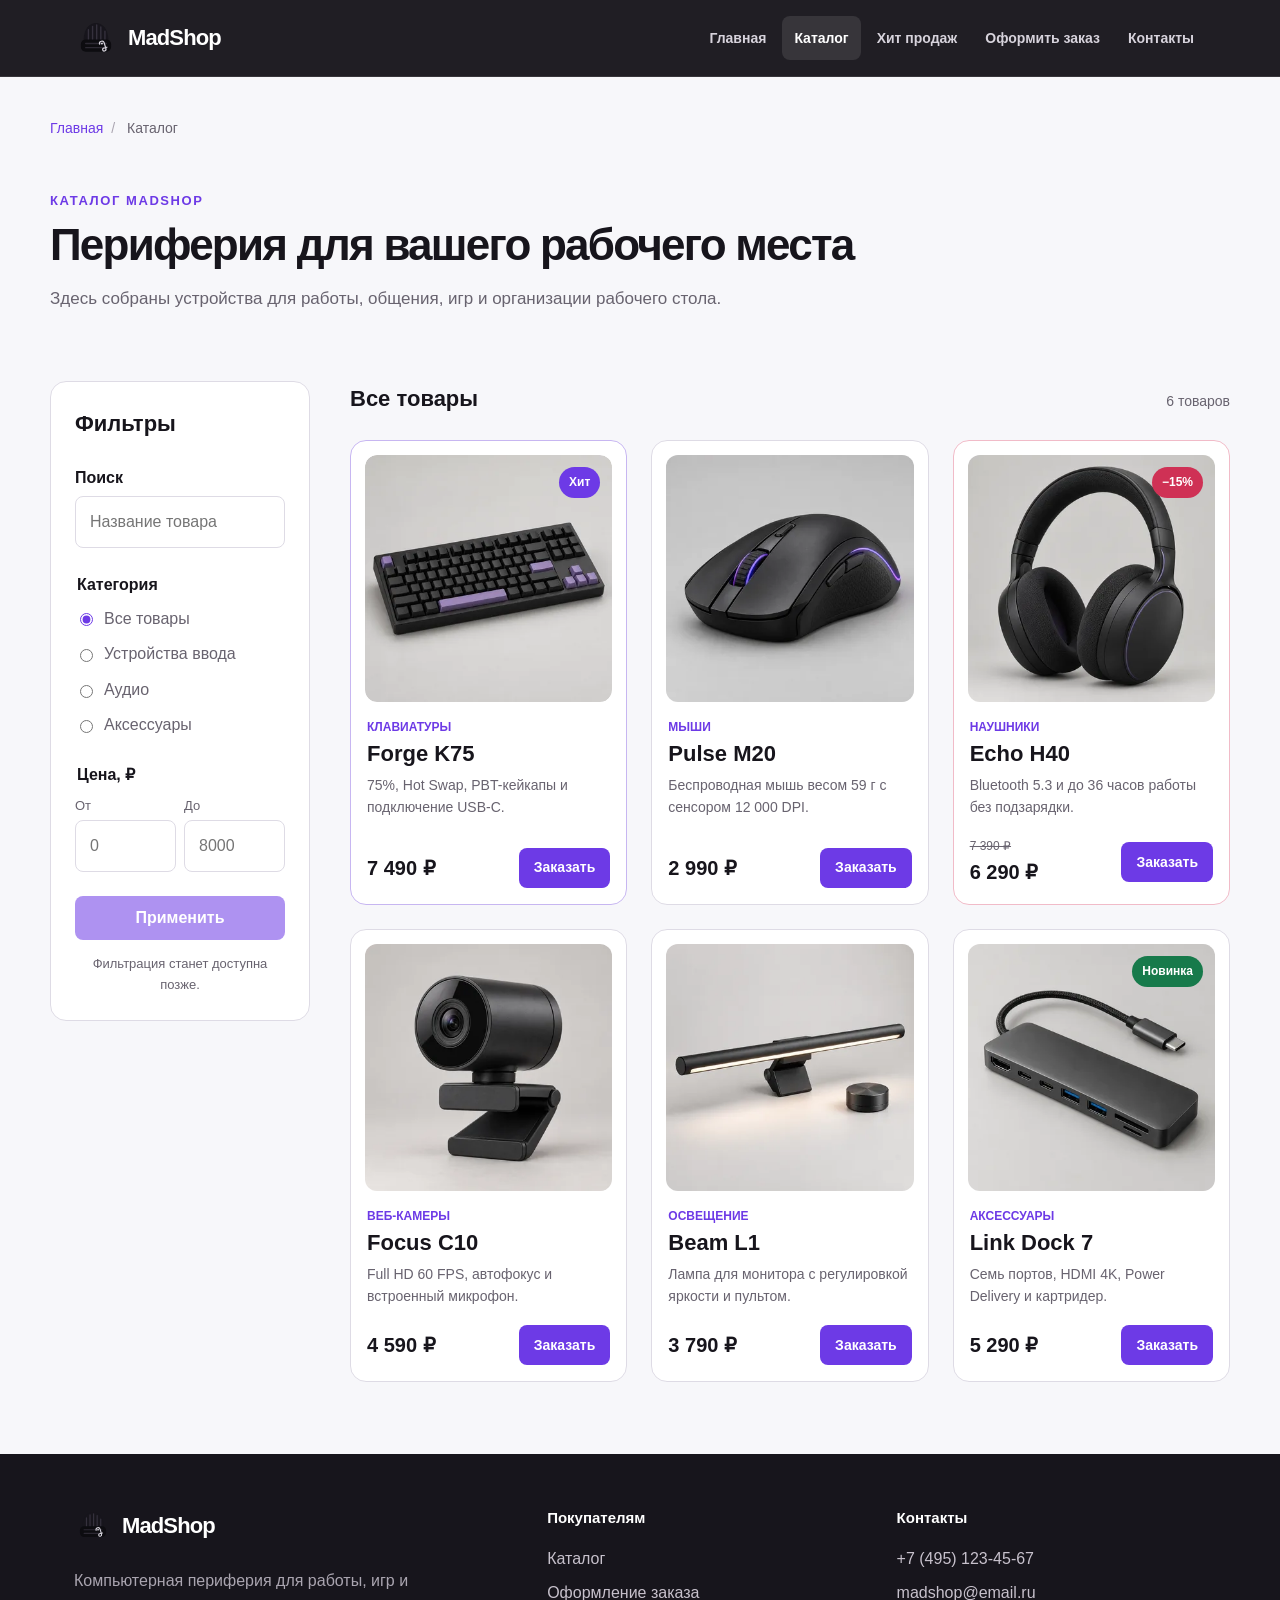
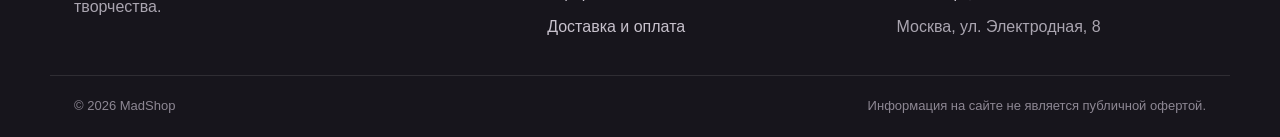
==== commit a3898ff4: "fix: improve accessibility and add Lighthouse report" ====
--- a/catalog.html
+++ b/catalog.html
@@ -14,7 +14,7 @@
 
   <header class="site-header">
     <div class="site-header__inner">
-      <a class="site-header__brand" href="index.html" aria-label="MadShop — на главную">
+      <a class="site-header__brand" href="index.html">
         <img class="site-header__logo" src="images/madshop-logo.svg" width="48" height="48" alt="">
         <span class="site-header__name">MadShop</span>
       </a>
@@ -153,7 +153,7 @@
           </article>
 
           <article class="product-card">
-            <img class="product-card__image" src="images/lightbar-beam-l1.png" srcset="images/responsive/lightbar-beam-l1-384.webp 384w, images/responsive/lightbar-beam-l1-768.webp 768w" sizes="(min-width: 1280px) 285px, (min-width: 1024px) 33vw, (min-width: 640px) 45vw, calc(100vw - 62px)" width="480" height="480" alt="Чёрная лампа для монитора Beam L1" loading="lazy">
+            <img class="product-card__image" src="images/lightbar-beam-l1.png" srcset="images/responsive/lightbar-beam-l1-384.webp 384w, images/responsive/lightbar-beam-l1-768.webp 768w" sizes="(min-width: 1280px) 285px, (min-width: 1024px) 33vw, (min-width: 640px) 45vw, calc(100vw - 62px)" width="480" height="480" alt="Лампа Beam L1 с креплением на монитор и отдельным регулятором" loading="lazy">
             <p class="product-card__category">Освещение</p>
             <h3 class="product-card__title">Beam L1</h3>
             <p class="product-card__description">Лампа для монитора с регулировкой яркости и пультом.</p>
@@ -165,7 +165,7 @@
 
           <article class="product-card">
             <span class="product-card__badge product-card__badge--new">Новинка</span>
-            <img class="product-card__image" src="images/hub-link-dock-7.png" srcset="images/responsive/hub-link-dock-7-384.webp 384w, images/responsive/hub-link-dock-7-768.webp 768w" sizes="(min-width: 1280px) 285px, (min-width: 1024px) 33vw, (min-width: 640px) 45vw, calc(100vw - 62px)" width="480" height="480" alt="Чёрный USB-C хаб Link Dock 7" loading="lazy">
+            <img class="product-card__image" src="images/hub-link-dock-7.png" srcset="images/responsive/hub-link-dock-7-384.webp 384w, images/responsive/hub-link-dock-7-768.webp 768w" sizes="(min-width: 1280px) 285px, (min-width: 1024px) 33vw, (min-width: 640px) 45vw, calc(100vw - 62px)" width="480" height="480" alt="Тёмно-серый USB-C хаб Link Dock 7 с кабелем и боковыми портами" loading="lazy">
             <p class="product-card__category">Аксессуары</p>
             <h3 class="product-card__title">Link Dock 7</h3>
             <p class="product-card__description">Семь портов, HDMI 4K, Power Delivery и картридер.</p>
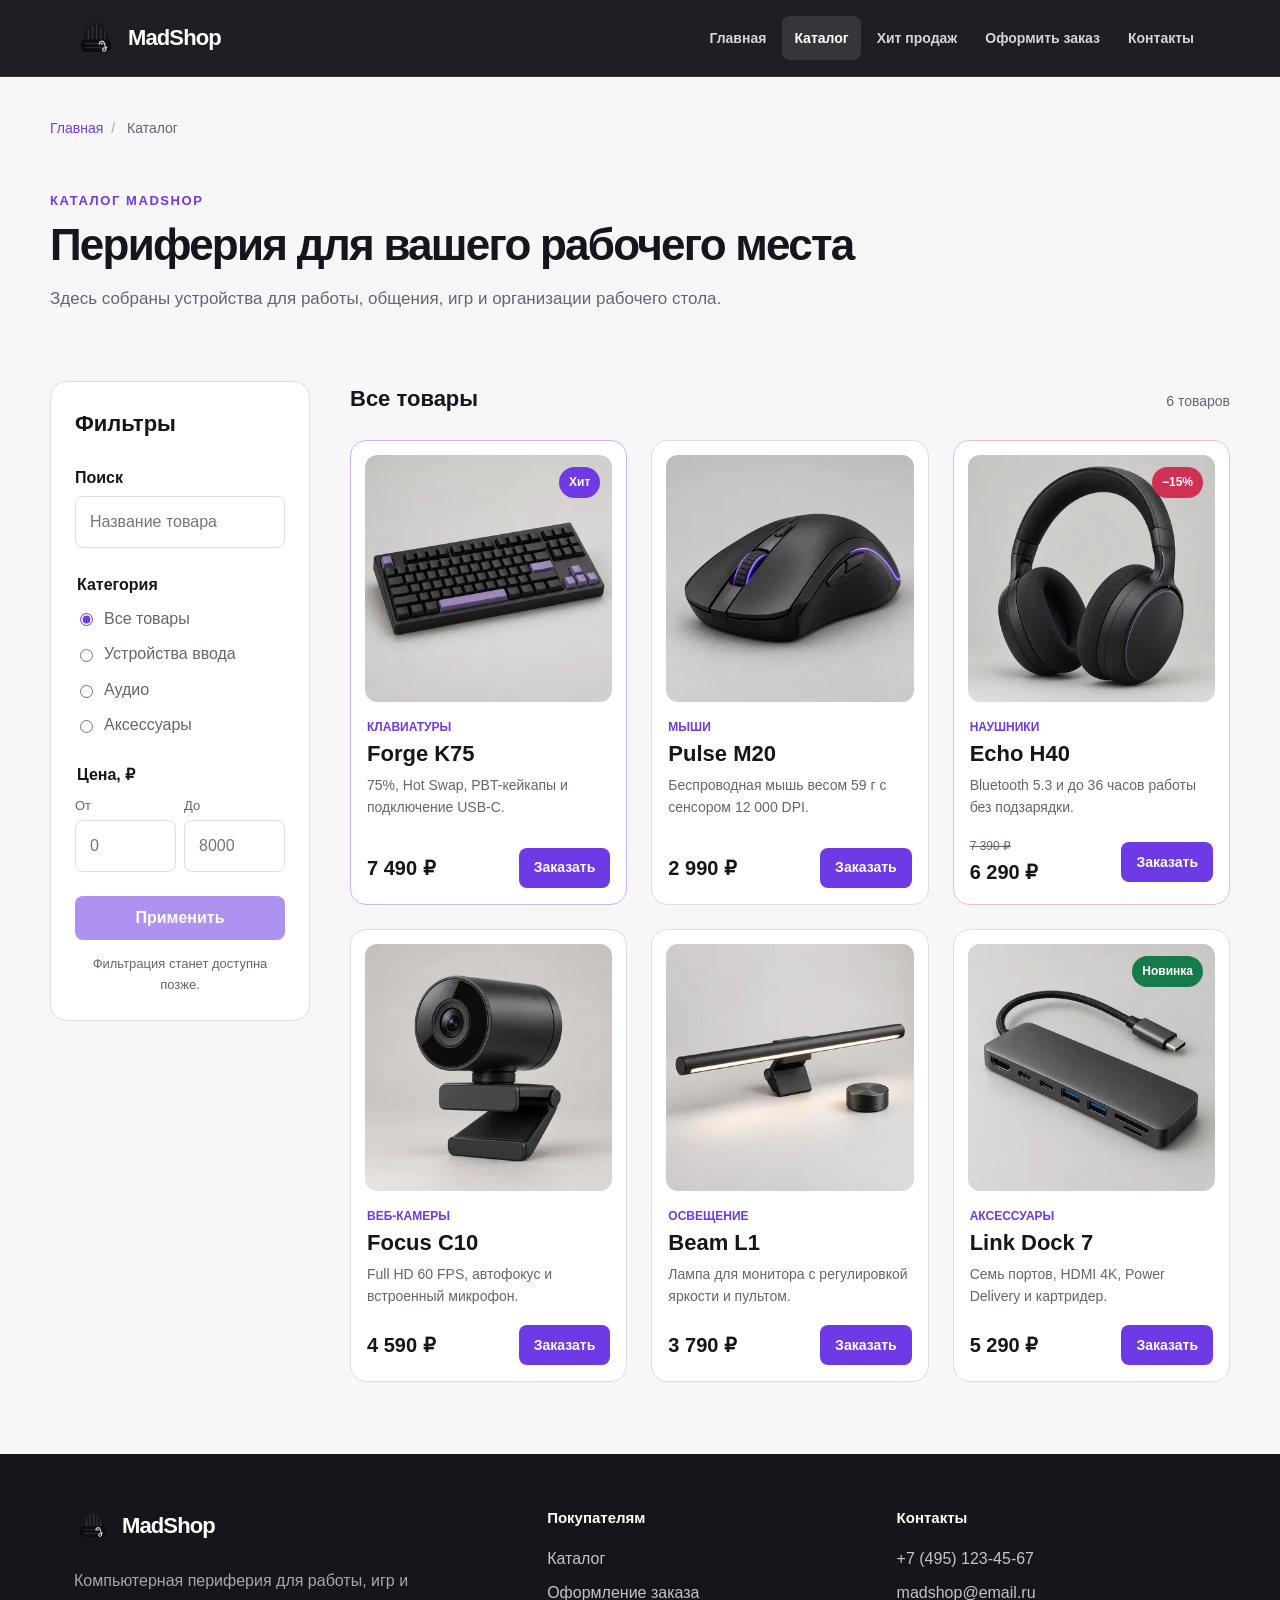
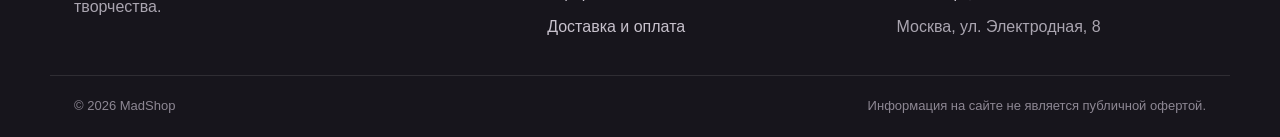
==== commit a14201bb: "Merge pull request #1 from M1qght/feature/responsive-layout Add responsive layout styles" ====
--- a/catalog.html
+++ b/catalog.html
@@ -14,7 +14,7 @@
 
   <header class="site-header">
     <div class="site-header__inner">
-      <a class="site-header__brand" href="index.html">
+      <a class="site-header__brand" href="index.html" aria-label="MadShop — на главную">
         <img class="site-header__logo" src="images/madshop-logo.svg" width="48" height="48" alt="">
         <span class="site-header__name">MadShop</span>
       </a>
@@ -153,7 +153,7 @@
           </article>
 
           <article class="product-card">
-            <img class="product-card__image" src="images/lightbar-beam-l1.png" srcset="images/responsive/lightbar-beam-l1-384.webp 384w, images/responsive/lightbar-beam-l1-768.webp 768w" sizes="(min-width: 1280px) 285px, (min-width: 1024px) 33vw, (min-width: 640px) 45vw, calc(100vw - 62px)" width="480" height="480" alt="Лампа Beam L1 с креплением на монитор и отдельным регулятором" loading="lazy">
+            <img class="product-card__image" src="images/lightbar-beam-l1.png" srcset="images/responsive/lightbar-beam-l1-384.webp 384w, images/responsive/lightbar-beam-l1-768.webp 768w" sizes="(min-width: 1280px) 285px, (min-width: 1024px) 33vw, (min-width: 640px) 45vw, calc(100vw - 62px)" width="480" height="480" alt="Чёрная лампа для монитора Beam L1" loading="lazy">
             <p class="product-card__category">Освещение</p>
             <h3 class="product-card__title">Beam L1</h3>
             <p class="product-card__description">Лампа для монитора с регулировкой яркости и пультом.</p>
@@ -165,7 +165,7 @@
 
           <article class="product-card">
             <span class="product-card__badge product-card__badge--new">Новинка</span>
-            <img class="product-card__image" src="images/hub-link-dock-7.png" srcset="images/responsive/hub-link-dock-7-384.webp 384w, images/responsive/hub-link-dock-7-768.webp 768w" sizes="(min-width: 1280px) 285px, (min-width: 1024px) 33vw, (min-width: 640px) 45vw, calc(100vw - 62px)" width="480" height="480" alt="Тёмно-серый USB-C хаб Link Dock 7 с кабелем и боковыми портами" loading="lazy">
+            <img class="product-card__image" src="images/hub-link-dock-7.png" srcset="images/responsive/hub-link-dock-7-384.webp 384w, images/responsive/hub-link-dock-7-768.webp 768w" sizes="(min-width: 1280px) 285px, (min-width: 1024px) 33vw, (min-width: 640px) 45vw, calc(100vw - 62px)" width="480" height="480" alt="Чёрный USB-C хаб Link Dock 7" loading="lazy">
             <p class="product-card__category">Аксессуары</p>
             <h3 class="product-card__title">Link Dock 7</h3>
             <p class="product-card__description">Семь портов, HDMI 4K, Power Delivery и картридер.</p>
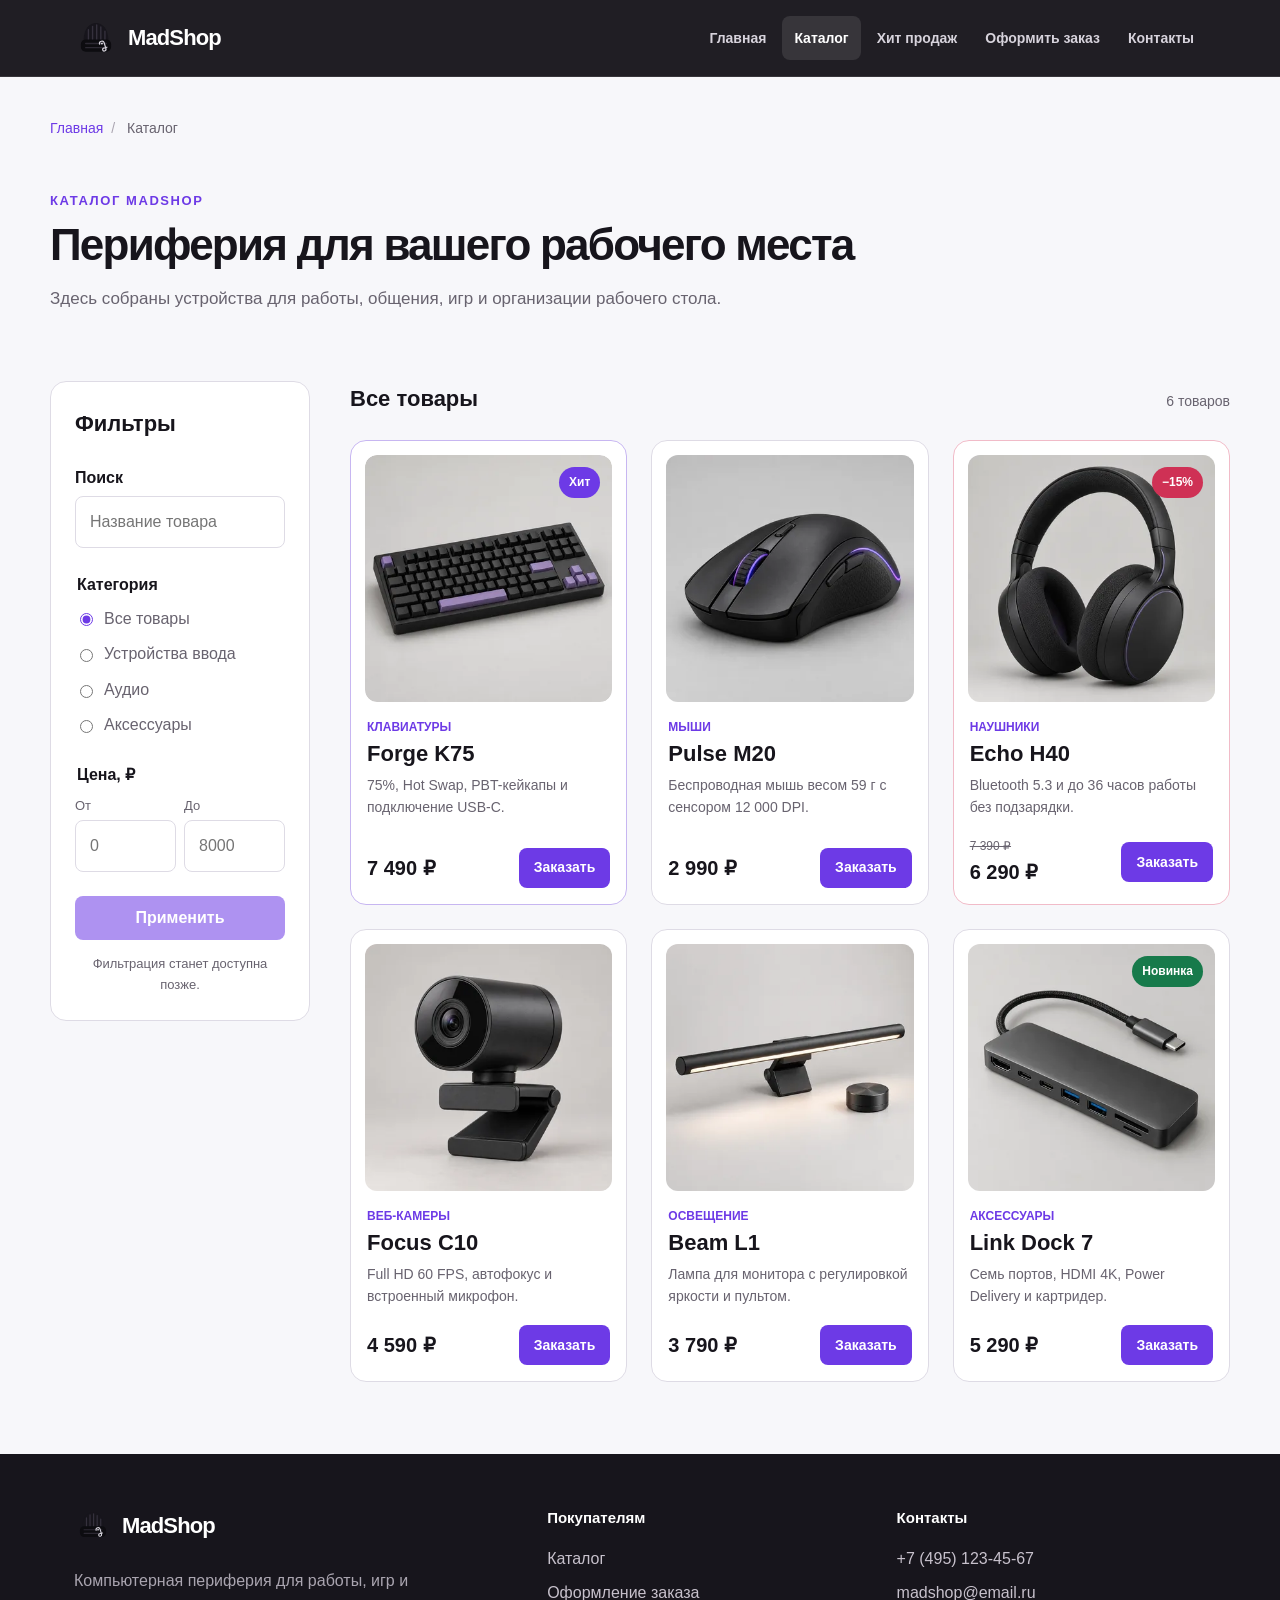
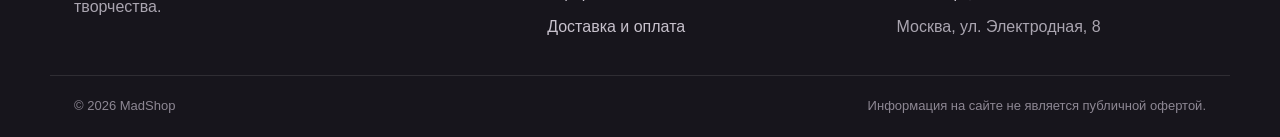
==== commit e0bd16f0: "Merge pull request #2 from M1qght/feature/a11y-lighthouse-audit Improve accessibility and add Lighth" ====
--- a/catalog.html
+++ b/catalog.html
@@ -14,7 +14,7 @@
 
   <header class="site-header">
     <div class="site-header__inner">
-      <a class="site-header__brand" href="index.html" aria-label="MadShop — на главную">
+      <a class="site-header__brand" href="index.html">
         <img class="site-header__logo" src="images/madshop-logo.svg" width="48" height="48" alt="">
         <span class="site-header__name">MadShop</span>
       </a>
@@ -153,7 +153,7 @@
           </article>
 
           <article class="product-card">
-            <img class="product-card__image" src="images/lightbar-beam-l1.png" srcset="images/responsive/lightbar-beam-l1-384.webp 384w, images/responsive/lightbar-beam-l1-768.webp 768w" sizes="(min-width: 1280px) 285px, (min-width: 1024px) 33vw, (min-width: 640px) 45vw, calc(100vw - 62px)" width="480" height="480" alt="Чёрная лампа для монитора Beam L1" loading="lazy">
+            <img class="product-card__image" src="images/lightbar-beam-l1.png" srcset="images/responsive/lightbar-beam-l1-384.webp 384w, images/responsive/lightbar-beam-l1-768.webp 768w" sizes="(min-width: 1280px) 285px, (min-width: 1024px) 33vw, (min-width: 640px) 45vw, calc(100vw - 62px)" width="480" height="480" alt="Лампа Beam L1 с креплением на монитор и отдельным регулятором" loading="lazy">
             <p class="product-card__category">Освещение</p>
             <h3 class="product-card__title">Beam L1</h3>
             <p class="product-card__description">Лампа для монитора с регулировкой яркости и пультом.</p>
@@ -165,7 +165,7 @@
 
           <article class="product-card">
             <span class="product-card__badge product-card__badge--new">Новинка</span>
-            <img class="product-card__image" src="images/hub-link-dock-7.png" srcset="images/responsive/hub-link-dock-7-384.webp 384w, images/responsive/hub-link-dock-7-768.webp 768w" sizes="(min-width: 1280px) 285px, (min-width: 1024px) 33vw, (min-width: 640px) 45vw, calc(100vw - 62px)" width="480" height="480" alt="Чёрный USB-C хаб Link Dock 7" loading="lazy">
+            <img class="product-card__image" src="images/hub-link-dock-7.png" srcset="images/responsive/hub-link-dock-7-384.webp 384w, images/responsive/hub-link-dock-7-768.webp 768w" sizes="(min-width: 1280px) 285px, (min-width: 1024px) 33vw, (min-width: 640px) 45vw, calc(100vw - 62px)" width="480" height="480" alt="Тёмно-серый USB-C хаб Link Dock 7 с кабелем и боковыми портами" loading="lazy">
             <p class="product-card__category">Аксессуары</p>
             <h3 class="product-card__title">Link Dock 7</h3>
             <p class="product-card__description">Семь портов, HDMI 4K, Power Delivery и картридер.</p>
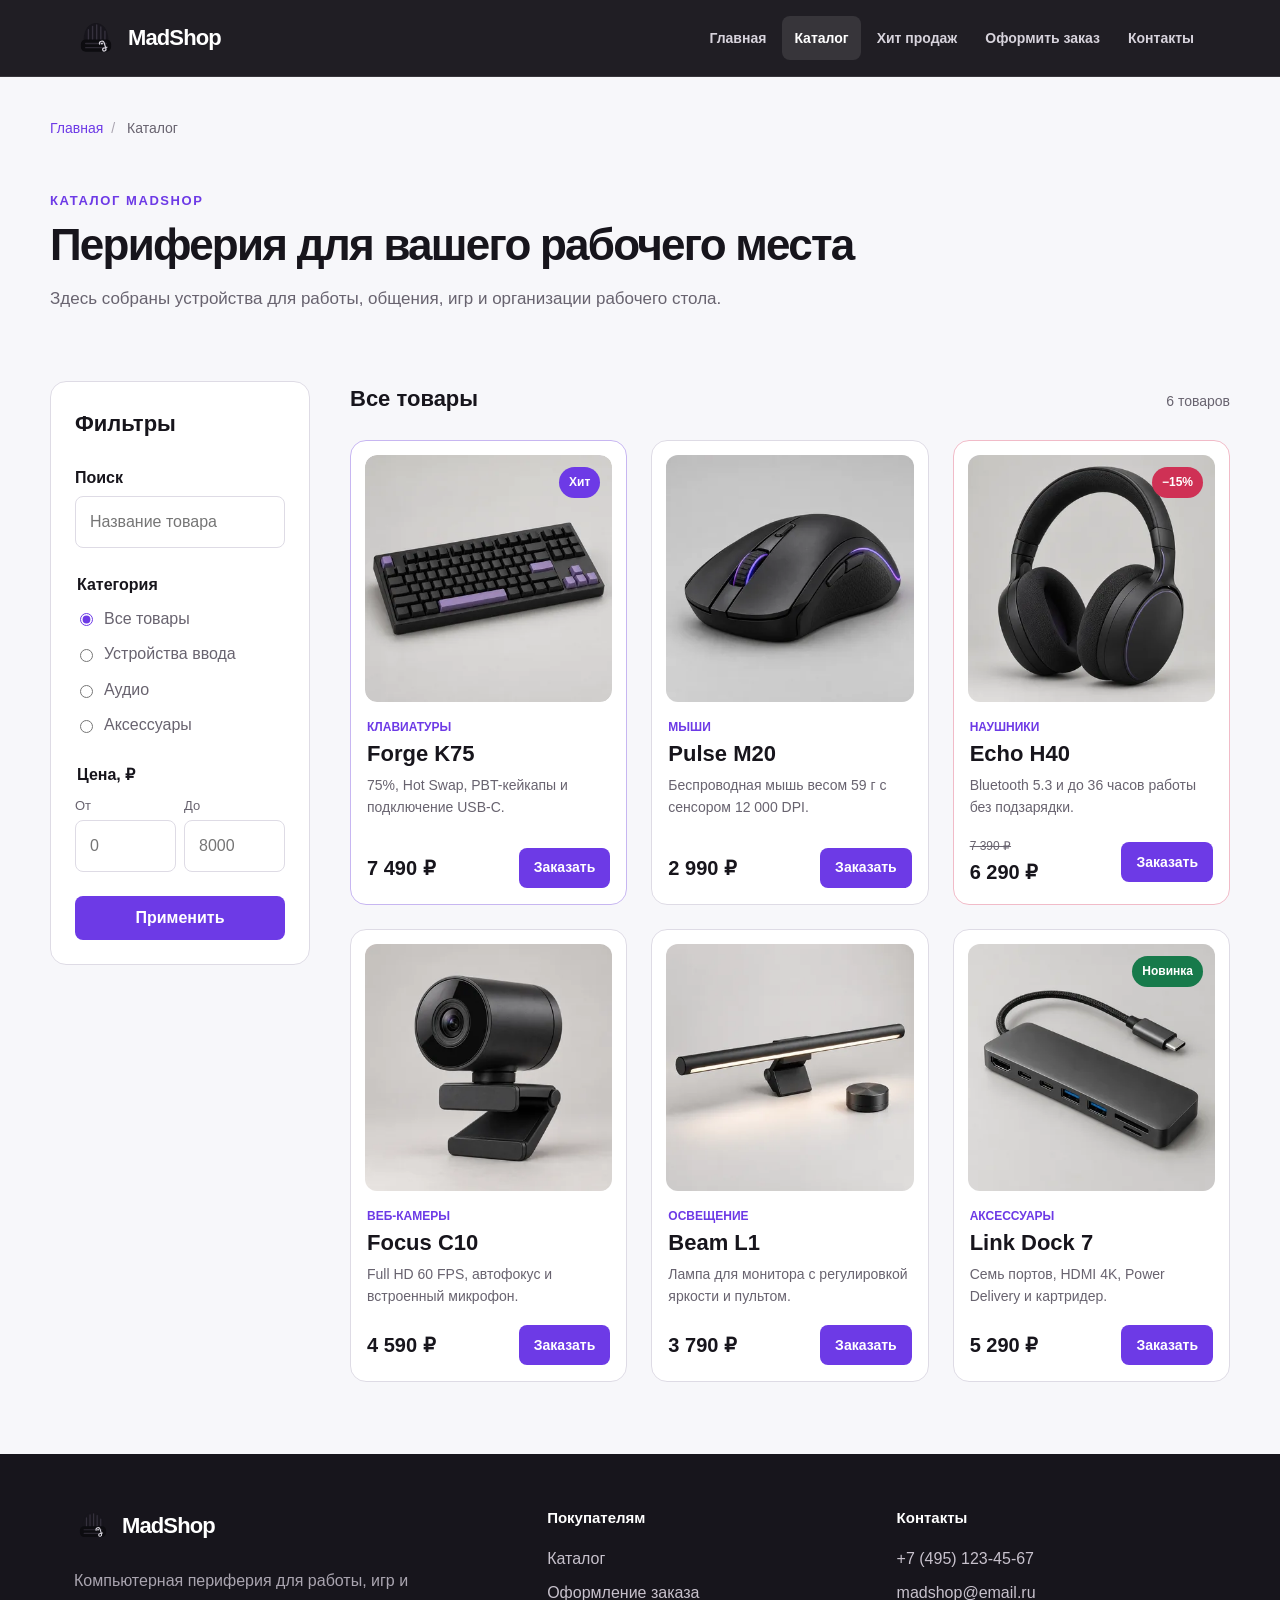
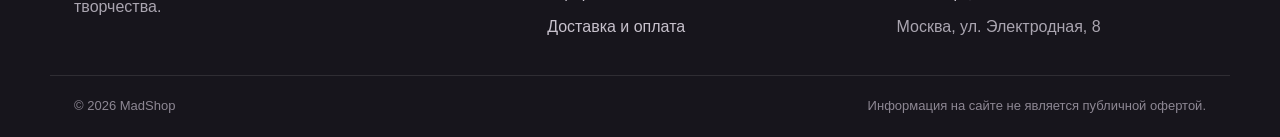
==== commit 6bdefaf8: "feat: enable catalog filters" ====
--- a/catalog.html
+++ b/catalog.html
@@ -8,6 +8,7 @@
   <link rel="icon" href="images/madshop-logo.svg" type="image/svg+xml">
   <link rel="stylesheet" href="css/style.css">
   <link rel="stylesheet" href="css/responsive.css">
+  <script src="js/catalog-filters.js" defer></script>
 </head>
 <body>
   <a class="skip-link" href="#main-content">Перейти к содержимому</a>
@@ -49,7 +50,7 @@
       <aside class="catalog-filters" aria-labelledby="filters-title">
         <h2 class="catalog-filters__title" id="filters-title">Фильтры</h2>
 
-        <form class="filters-form" action="#" method="get">
+        <form class="filters-form" id="catalog-filters">
           <div class="filters-form__field">
             <label class="filters-form__label" for="catalog-search">Поиск</label>
             <input class="filters-form__input" id="catalog-search" name="search" type="search" placeholder="Название товара">
@@ -89,19 +90,18 @@
             </div>
           </fieldset>
 
-          <button class="button button--primary" type="button" disabled>Применить</button>
-          <p class="filters-form__note">Фильтрация станет доступна позже.</p>
+          <button class="button button--primary" type="submit">Применить</button>
         </form>
       </aside>
 
       <section class="catalog-products" aria-labelledby="catalog-title">
         <div class="catalog-products__heading">
           <h2 class="catalog-products__title" id="catalog-title">Все товары</h2>
-          <p class="catalog-products__count">6 товаров</p>
+          <p class="catalog-products__count" id="catalog-result" role="status">6 товаров</p>
         </div>
 
         <div class="products-grid products-grid--catalog">
-          <article class="product-card product-card--featured">
+          <article class="product-card product-card--featured" data-category="input">
             <span class="product-card__badge">Хит</span>
             <a class="product-card__image-link" href="product.html">
               <img class="product-card__image" src="images/keyboard-forge-k75.png" srcset="images/responsive/keyboard-forge-k75-384.webp 384w, images/responsive/keyboard-forge-k75-768.webp 768w" sizes="(min-width: 1280px) 285px, (min-width: 1024px) 33vw, (min-width: 640px) 45vw, calc(100vw - 62px)" width="480" height="480" alt="Чёрная механическая клавиатура Forge K75">
@@ -110,23 +110,23 @@
             <h3 class="product-card__title"><a href="product.html">Forge K75</a></h3>
             <p class="product-card__description">75%, Hot Swap, PBT-кейкапы и подключение USB-C.</p>
             <div class="product-card__footer">
-              <p class="product-card__price">7 490 ₽</p>
+              <p class="product-card__price"><data value="7490">7 490 ₽</data></p>
               <a class="button button--primary product-card__button" href="order.html?product=Forge%20K75">Заказать</a>
             </div>
           </article>
 
-          <article class="product-card">
+          <article class="product-card" data-category="input">
             <img class="product-card__image" src="images/mouse-pulse-m20.png" srcset="images/responsive/mouse-pulse-m20-384.webp 384w, images/responsive/mouse-pulse-m20-768.webp 768w" sizes="(min-width: 1280px) 285px, (min-width: 1024px) 33vw, (min-width: 640px) 45vw, calc(100vw - 62px)" width="480" height="480" alt="Чёрная беспроводная мышь Pulse M20" loading="lazy">
             <p class="product-card__category">Мыши</p>
             <h3 class="product-card__title">Pulse M20</h3>
             <p class="product-card__description">Беспроводная мышь весом 59 г с сенсором 12 000 DPI.</p>
             <div class="product-card__footer">
-              <p class="product-card__price">2 990 ₽</p>
+              <p class="product-card__price"><data value="2990">2 990 ₽</data></p>
               <a class="button button--primary product-card__button" href="order.html?product=Pulse%20M20">Заказать</a>
             </div>
           </article>
 
-          <article class="product-card product-card--discount">
+          <article class="product-card product-card--discount" data-category="audio">
             <span class="product-card__badge">−15%</span>
             <img class="product-card__image" src="images/headphones-echo-h40.png" srcset="images/responsive/headphones-echo-h40-384.webp 384w, images/responsive/headphones-echo-h40-768.webp 768w" sizes="(min-width: 1280px) 285px, (min-width: 1024px) 33vw, (min-width: 640px) 45vw, calc(100vw - 62px)" width="480" height="480" alt="Чёрные беспроводные наушники Echo H40" loading="lazy">
             <p class="product-card__category">Наушники</p>
@@ -135,42 +135,42 @@
             <div class="product-card__footer">
               <p class="product-card__price">
                 <span class="product-card__old-price">7 390 ₽</span>
-                6 290 ₽
+                <data value="6290">6 290 ₽</data>
               </p>
               <a class="button button--primary product-card__button" href="order.html?product=Echo%20H40">Заказать</a>
             </div>
           </article>
 
-          <article class="product-card">
+          <article class="product-card" data-category="input">
             <img class="product-card__image" src="images/webcam-focus-c10.png" srcset="images/responsive/webcam-focus-c10-384.webp 384w, images/responsive/webcam-focus-c10-768.webp 768w" sizes="(min-width: 1280px) 285px, (min-width: 1024px) 33vw, (min-width: 640px) 45vw, calc(100vw - 62px)" width="480" height="480" alt="Чёрная веб-камера Focus C10" loading="lazy">
             <p class="product-card__category">Веб-камеры</p>
             <h3 class="product-card__title">Focus C10</h3>
             <p class="product-card__description">Full HD 60 FPS, автофокус и встроенный микрофон.</p>
             <div class="product-card__footer">
-              <p class="product-card__price">4 590 ₽</p>
+              <p class="product-card__price"><data value="4590">4 590 ₽</data></p>
               <a class="button button--primary product-card__button" href="order.html?product=Focus%20C10">Заказать</a>
             </div>
           </article>
 
-          <article class="product-card">
+          <article class="product-card" data-category="accessories">
             <img class="product-card__image" src="images/lightbar-beam-l1.png" srcset="images/responsive/lightbar-beam-l1-384.webp 384w, images/responsive/lightbar-beam-l1-768.webp 768w" sizes="(min-width: 1280px) 285px, (min-width: 1024px) 33vw, (min-width: 640px) 45vw, calc(100vw - 62px)" width="480" height="480" alt="Лампа Beam L1 с креплением на монитор и отдельным регулятором" loading="lazy">
             <p class="product-card__category">Освещение</p>
             <h3 class="product-card__title">Beam L1</h3>
             <p class="product-card__description">Лампа для монитора с регулировкой яркости и пультом.</p>
             <div class="product-card__footer">
-              <p class="product-card__price">3 790 ₽</p>
+              <p class="product-card__price"><data value="3790">3 790 ₽</data></p>
               <a class="button button--primary product-card__button" href="order.html?product=Beam%20L1">Заказать</a>
             </div>
           </article>
 
-          <article class="product-card">
+          <article class="product-card" data-category="accessories">
             <span class="product-card__badge product-card__badge--new">Новинка</span>
             <img class="product-card__image" src="images/hub-link-dock-7.png" srcset="images/responsive/hub-link-dock-7-384.webp 384w, images/responsive/hub-link-dock-7-768.webp 768w" sizes="(min-width: 1280px) 285px, (min-width: 1024px) 33vw, (min-width: 640px) 45vw, calc(100vw - 62px)" width="480" height="480" alt="Тёмно-серый USB-C хаб Link Dock 7 с кабелем и боковыми портами" loading="lazy">
             <p class="product-card__category">Аксессуары</p>
             <h3 class="product-card__title">Link Dock 7</h3>
             <p class="product-card__description">Семь портов, HDMI 4K, Power Delivery и картридер.</p>
             <div class="product-card__footer">
-              <p class="product-card__price">5 290 ₽</p>
+              <p class="product-card__price"><data value="5290">5 290 ₽</data></p>
               <a class="button button--primary product-card__button" href="order.html?product=Link%20Dock%207">Заказать</a>
             </div>
           </article>
--- a/css/style.css
+++ b/css/style.css
@@ -720,13 +720,6 @@
   font-size: 13px;
 }
 
-.filters-form__note {
-  margin: -10px 0 0;
-  color: var(--color-muted);
-  font-size: 13px;
-  text-align: center;
-}
-
 /* ==============================
    9. Страница товара
    ============================== */
@@ -1238,4 +1231,4 @@
 
 .site-footer__bottom p {
   margin: 0;
-}+}
